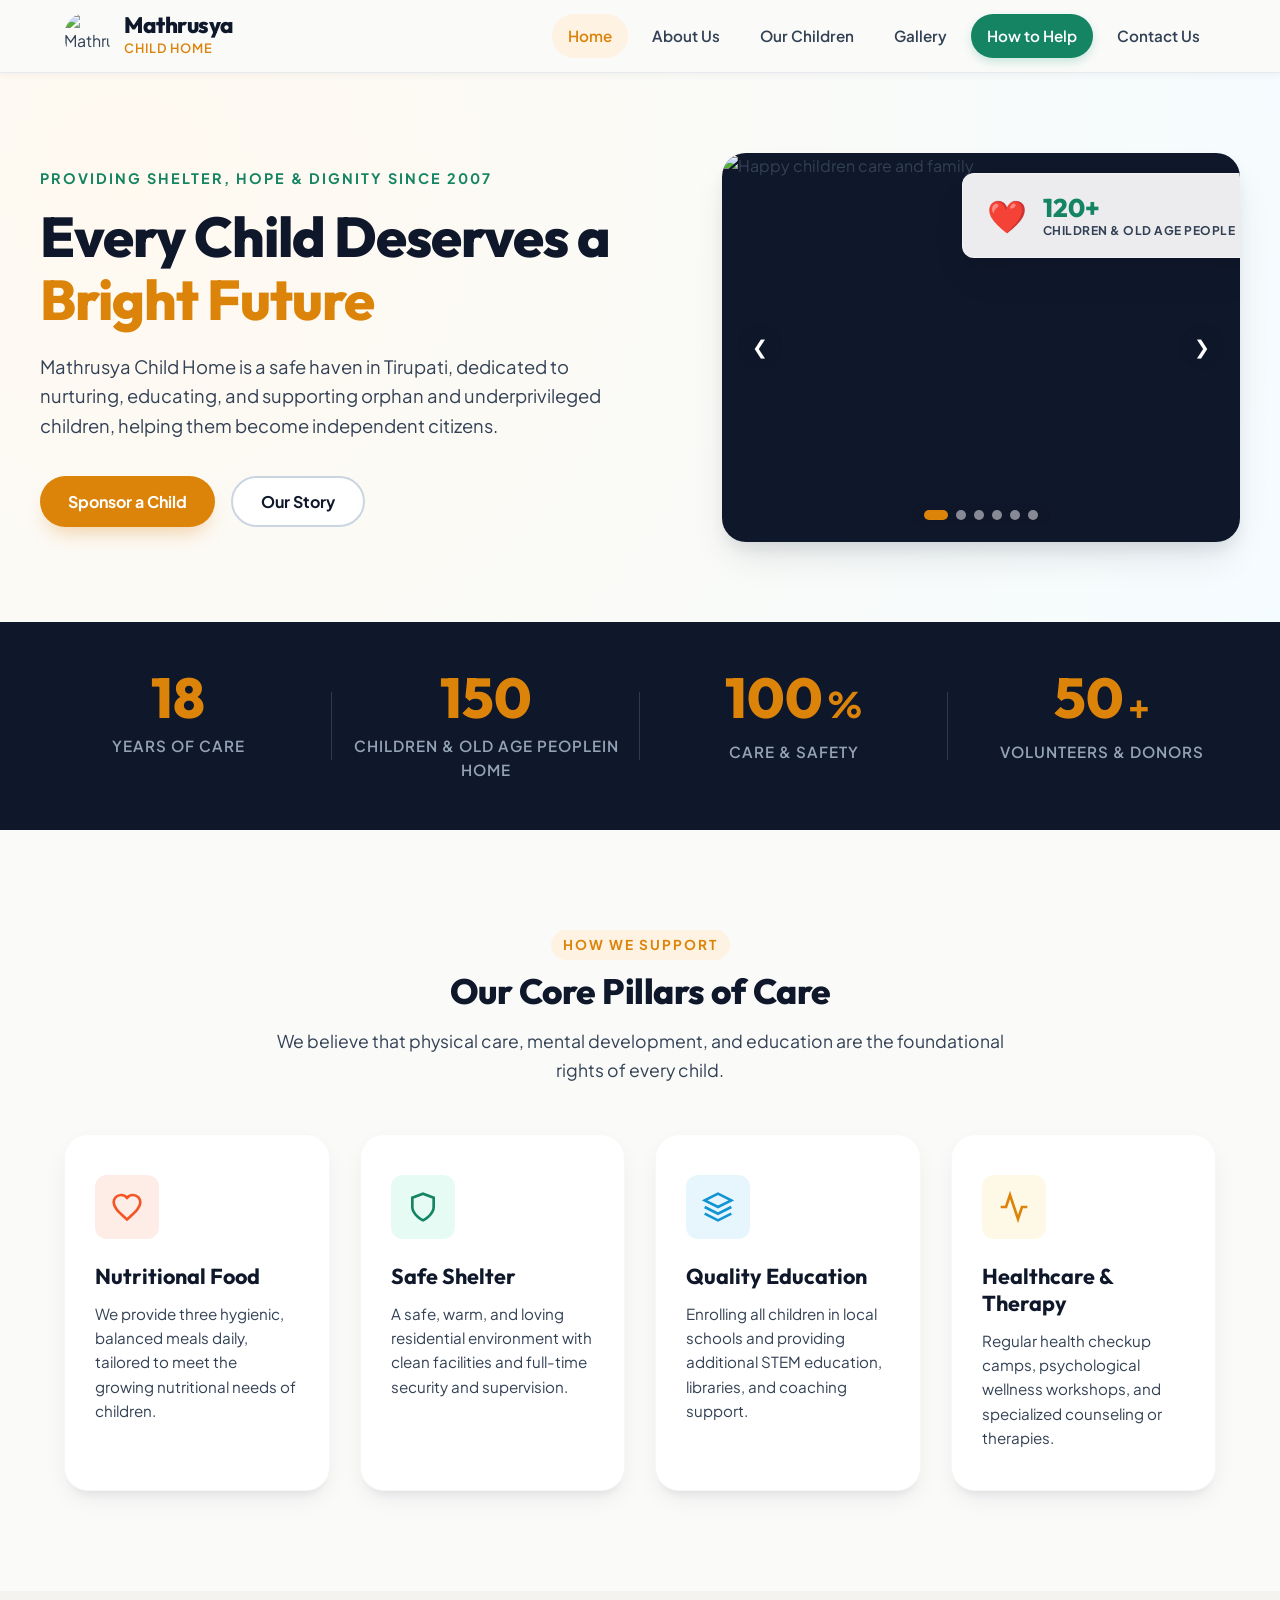
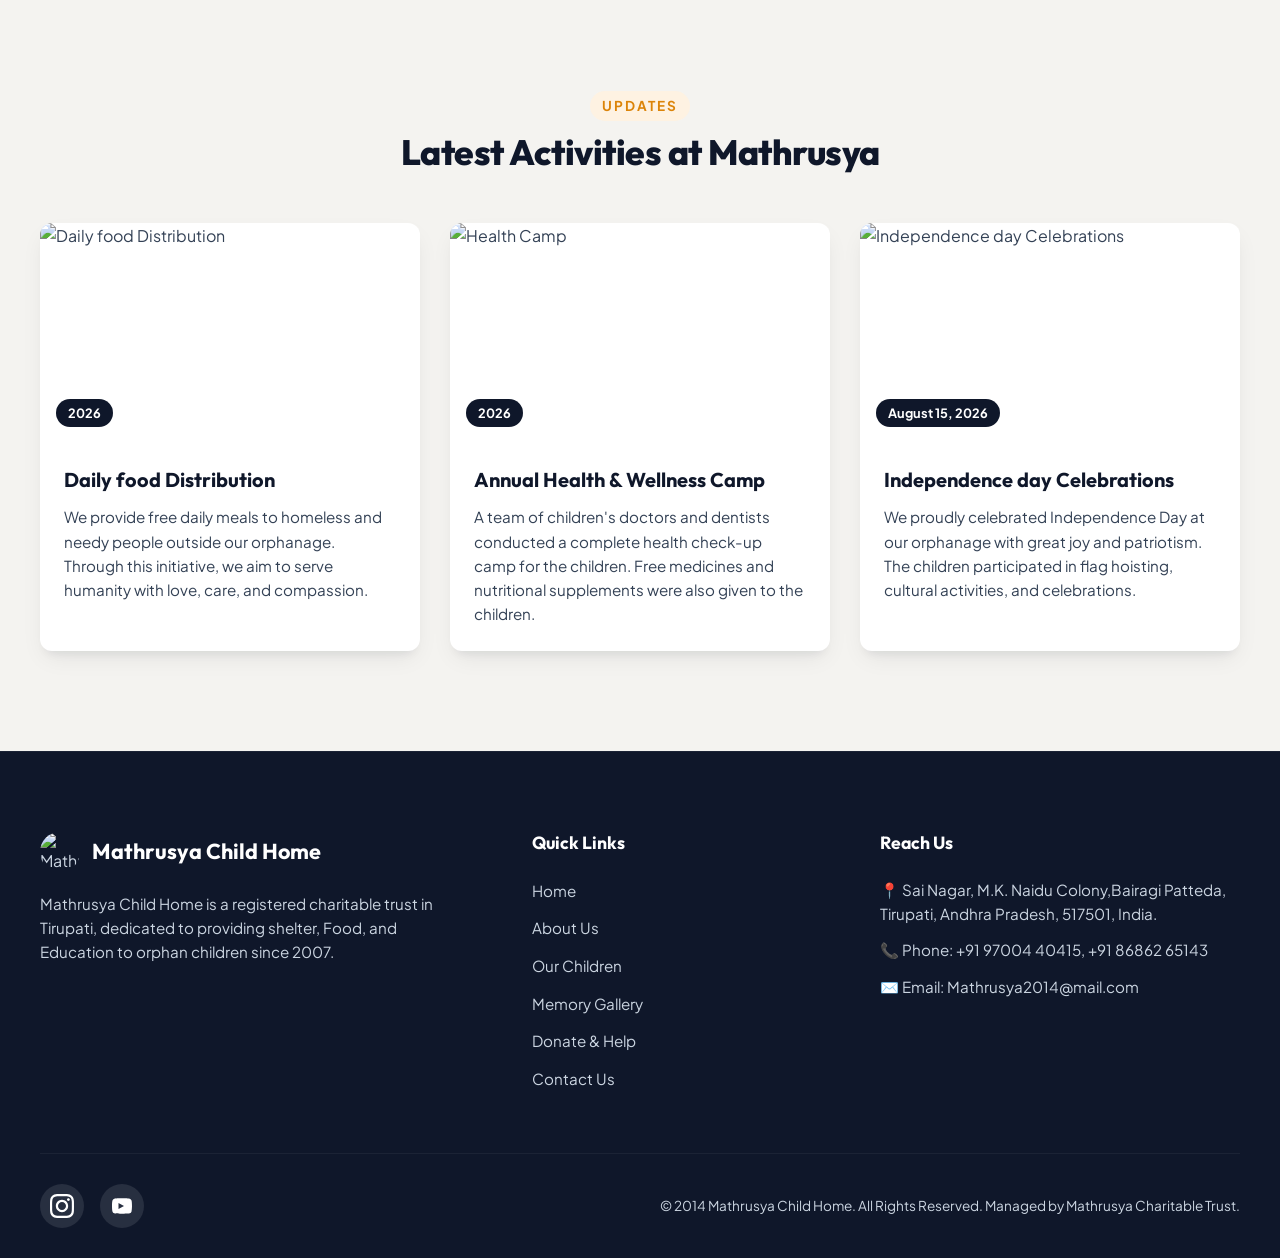
==== index.html @ 095f1ce8 "Add files via upload" ====
﻿<!DOCTYPE html>
<html lang="en">

<head>
    <meta charset="UTF-8">
    <meta name="viewport" content="width=device-width, initial-scale=1.0">
    <title>Mathrusya Child Home | Hope, Care & Education for Underprivileged Children</title>
    <meta name="description"
        content="Mathrusya Child Home is a charitable orphanage in Tirupati, Andhra Pradesh, providing shelter, care, nutrition, and education for underprivileged children since 2007.">
    <link rel="stylesheet" href="styles.css">

    <!-- Google Fonts -->
    <link rel="preconnect" href="https://fonts.googleapis.com">
    <link rel="preconnect" href="https://fonts.gstatic.com" crossorigin>
    <link
        href="https://fonts.googleapis.com/css2?family=Outfit:wght@300;400;500;600;700;800&family=Plus+Jakarta+Sans:wght@300;400;500;600;700&display=swap"
        rel="stylesheet">

    <!-- Favicon Icon -->
    <link rel="icon" type="image/png" href="assets/logo.png">
</head>

<body>

    <!-- Header Navigation -->
    <header class="header">
        <div class="header-container">
            <a href="#home" class="logo-container" id="nav-logo">
                <img src="assets/LOGO MATHRUSYA.png" alt="Mathrusya Child Home Logo" class="nav-logo-img">
                <div class="logo-text">
                    <span class="logo-title">Mathrusya</span>
                    <span class="logo-subtitle">Child Home</span>
                </div>
            </a>

            <!-- Desktop Nav Links -->
            <nav class="nav-menu" id="nav-menu">
                <a href="#home" class="nav-link active" data-page="home">Home</a>
                <a href="#about" class="nav-link" data-page="about">About Us</a>
                <a href="#children" class="nav-link" data-page="children">Our Children</a>
                <a href="#gallery" class="nav-link" data-page="gallery">Gallery</a>
                <a href="#donate" class="nav-link btn-donate-nav" data-page="donate">How to Help</a>
                <a href="#contact" class="nav-link" data-page="contact">Contact Us</a>
            </nav>

            <!-- Mobile Menu Toggle Button -->
            <button class="mobile-toggle" id="mobile-toggle" aria-label="Toggle navigation menu" aria-expanded="false" aria-controls="nav-menu">
                <span class="hamburger-bar"></span>
                <span class="hamburger-bar"></span>
                <span class="hamburger-bar"></span>
            </button>
        </div>
    </header>

    <!-- Main Content Area -->
    <main class="main-content">

        <!-- SECTION: HOME -->
        <section id="home" class="page-section active">
            <!-- Hero Layout -->
            <div class="hero-section">
                <div class="hero-container">
                    <div class="hero-info">
                        <span class="hero-tagline">Providing Shelter, Hope & Dignity Since 2007</span>
                        <h1 class="hero-title">Every Child Deserves a <span class="highlight">Bright Future</span></h1>
                        <p class="hero-desc">Mathrusya Child Home is a safe haven in Tirupati, dedicated to nurturing,
                            educating, and supporting orphan and underprivileged children, helping them become
                            independent citizens.</p>
                        <div class="hero-actions">
                            <a href="#donate" class="btn btn-primary" onclick="navigateToPage('donate')">Sponsor a
                                Child</a>
                            <a href="#about" class="btn btn-secondary" onclick="navigateToPage('about')">Our Story</a>
                        </div>
                    </div>
                    <div class="hero-visual">
                        <div class="hero-slideshow-container">
                            <div class="hero-slideshow" id="hero-slideshow">
                                <div class="slide active">
                                    <img src="assets/group-1.jpeg" alt="Happy children care and family"
                                        class="slide-img">
                                </div>
                                <div class="slide">
                                    <img src="assets/food_2.webp" alt="Food service for children" class="slide-img">
                                </div>
                                <div class="slide">
                                    <img src="assets/celebration-1.jpeg" alt="Festival Celebrations and Events"
                                        class="slide-img">
                                </div>
                                <div class="slide">
                                    <img src="assets/education_1.webp" alt="Learning and Educational Support"
                                        class="slide-img">
                                </div>
                                <div class="slide">
                                    <img src="assets/health.webp" alt="Health Care Community" class="slide-img">
                                </div>
                                <div class="slide">
                                    <img src="assets/service-4.png" alt="Funeral service" class="slide-img">
                                </div>
                            </div>

                            <!-- Slideshow Navigation Buttons -->
                            <button class="slideshow-btn prev-btn" id="hero-prev-btn"
                                aria-label="Previous Slide">&#10094;</button>
                            <button class="slideshow-btn next-btn" id="hero-next-btn"
                                aria-label="Next Slide">&#10095;</button>

                            <!-- Slideshow Pagination Dots -->
                            <div class="slideshow-dots" id="hero-slideshow-dots">
                                <span class="dot active"></span>
                                <span class="dot"></span>
                                <span class="dot"></span>
                                <span class="dot"></span>
                                <span class="dot"></span>
                                <span class="dot"></span>
                            </div>

                            <!-- Floating Badge -->
                            <div class="floating-badge badge-top">
                                <span class="badge-icon">&#10084;&#65039;</span>
                                <div class="badge-text">
                                    <p class="badge-num">120+</p>
                                    <p class="badge-label">Children &amp; Old Age People</p>
                                </div>
                            </div>
                        </div>
                    </div>
                </div>
            </div>
            </div>

            <!-- Stats Bar Section -->
            <section class="stats-section">
                <div class="stats-container">
                    <div class="stat-card">
                        <h3 class="stat-number" data-target="18">0</h3>
                        <p class="stat-label">Years of Care</p>
                    </div>
                    <div class="stat-card">
                        <h3 class="stat-number" data-target="150">0</h3>
                        <p class="stat-label">Children & Old Age Peoplein Home</p>
                    </div>
                    <div class="stat-card">
                        <h3 class="stat-number" data-target="100">0</h3>
                        <span class="stat-suffix">%</span>
                        <p class="stat-label">Care & Safety</p>
                    </div>
                    <div class="stat-card">
                        <h3 class="stat-number" data-target="50">0</h3>
                        <span class="stat-suffix">+</span>
                        <p class="stat-label">Volunteers & Donors</p>
                    </div>
                </div>
            </section>

            <!-- Quick Info / Pillars Section -->
            <section class="pillars-section">
                <div class="section-title-wrapper">
                    <span class="section-tag">How We Support</span>
                    <h2 class="section-title">Our Core Pillars of Care</h2>
                    <p class="section-subtitle">We believe that physical care, mental development, and education are the
                        foundational rights of every child.</p>
                </div>
                <div class="pillars-grid">
                    <div class="pillar-card">
                        <div class="pillar-icon-wrapper p-orange">
                            <svg viewBox="0 0 24 24" width="32" height="32" fill="none" stroke="currentColor"
                                stroke-width="2">
                                <path
                                    d="M12 21.35l-1.45-1.32C5.4 15.36 2 12.28 2 8.5 2 5.42 4.42 3 7.5 3c1.74 0 3.41.81 4.5 2.09C13.09 3.81 14.76 3 16.5 3 19.58 3 22 5.42 22 8.5c0 3.78-3.4 6.86-8.55 11.54L12 21.35z" />
                            </svg>
                        </div>
                        <h3>Nutritional Food</h3>
                        <p>We provide three hygienic, balanced meals daily, tailored to meet the growing nutritional
                            needs of children.</p>
                    </div>
                    <div class="pillar-card">
                        <div class="pillar-icon-wrapper p-green">
                            <svg viewBox="0 0 24 24" width="32" height="32" fill="none" stroke="currentColor"
                                stroke-width="2">
                                <path d="M12 22s8-4 8-10V5l-8-3-8 3v7c0 6 8 10 8 10z" />
                            </svg>
                        </div>
                        <h3>Safe Shelter</h3>
                        <p>A safe, warm, and loving residential environment with clean facilities and full-time security
                            and supervision.</p>
                    </div>
                    <div class="pillar-card">
                        <div class="pillar-icon-wrapper p-blue">
                            <svg viewBox="0 0 24 24" width="32" height="32" fill="none" stroke="currentColor"
                                stroke-width="2">
                                <path d="M12 2L2 7l10 5 10-5-10-5zM2 17l10 5 10-5M2 12l10 5 10-5" />
                            </svg>
                        </div>
                        <h3>Quality Education</h3>
                        <p>Enrolling all children in local schools and providing additional STEM education, libraries,
                            and coaching support.</p>
                    </div>
                    <div class="pillar-card">
                        <div class="pillar-icon-wrapper p-yellow">
                            <svg viewBox="0 0 24 24" width="32" height="32" fill="none" stroke="currentColor"
                                stroke-width="2">
                                <path d="M22 12h-4l-3 9L9 3l-3 9H2" />
                            </svg>
                        </div>
                        <h3>Healthcare & Therapy</h3>
                        <p>Regular health checkup camps, psychological wellness workshops, and specialized counseling or
                            therapies.</p>
                    </div>
                </div>
            </section>

            <!-- Recent Activities & Highlights -->
            <section class="highlights-section">
                <div class="section-title-wrapper">
                    <span class="section-tag">Updates </span>
                    <h2 class="section-title">Latest Activities at Mathrusya</h2>
                </div>
                <div class="highlights-grid">
                    <div class="activity-card">
                        <div class="activity-img-wrapper">
                            <img src="assets/serve-2.webp" alt="Daily food Distribution" class="activity-img">
                            <span class="activity-date">2026</span>
                        </div>
                        <div class="activity-content">
                            <h3>Daily food Distribution</h3>
                            <p>We provide free daily meals to homeless and needy people outside our orphanage.
                                Through this initiative, we aim to serve humanity with love, care, and compassion.</p>
                        </div>
                    </div>
                    <div class="activity-card">
                        <div class="activity-img-wrapper">
                            <!-- High quality Unsplash placeholder for health camp -->
                            <img src="assets/health.webp" alt="Health Camp" class="activity-img">
                            <span class="activity-date"> 2026</span>
                        </div>
                        <div class="activity-content">
                            <h3>Annual Health & Wellness Camp</h3>
                            <p>A team of children's doctors and dentists conducted a complete health check-up camp for
                                the children.
                                Free medicines and nutritional supplements were also given to the children.</p>
                        </div>
                    </div>
                    <div class="activity-card">
                        <div class="activity-img-wrapper">
                            <!-- High quality Unsplash placeholder for festival -->
                            <img src="assets/independence day.jpeg" alt="Independence day Celebrations"
                                class="activity-img">
                            <span class="activity-date">August 15, 2026</span>
                        </div>
                        <div class="activity-content">
                            <h3>Independence day Celebrations</h3>
                            <p>We proudly celebrated Independence Day at our orphanage with great joy and patriotism.
                                The children participated in flag hoisting, cultural activities, and celebrations.</p>
                        </div>
                    </div>
                </div>
            </section>
        </section>


        <!-- SECTION: ABOUT US -->
        <section id="about" class="page-section">
            <div class="section-header-banner">
                <h1>About Mathrusya</h1>
                <p>Learn about our roots, our mission, and the people behind this home.</p>
            </div>

            <div class="about-story-container">
                <div class="about-story-text">
                    <h2>Our Story</h2>
                    <p>Established in <strong>2007</strong> in Tirupati, Andhra Pradesh,dedicated to serving humanity
                        with love and compassion.
                        What began as a small initiative to support a few orphan children has grown over the past two
                        decades into a structured
                        and registered charitable trust serving underprivileged, homeless, and needy people.We believe
                        in creating a caring,
                        family-like environment where every individual is treated with dignity, love, and respect. Our
                        mission is to provide
                        essential support, security, nutrition, education, and emotional care to those in need.</p>

                    <div class="quote-box">
                        <p class="quote-text">"Every orphan child deserves the same warmth, care, and quality education
                            as any other child. We are not just a shelter; we are a family.we are home."</p>
                        <p class="quote-author">— Dr.T.Sridevi, Founder</p>
                    </div>
                </div>
                <div class="about-story-image">
                    <img src="assets/group-2.webp" alt="Mathrusya Child Home Building" class="about-img shadow-effect">
                </div>
            </div>

            <!-- Founder Section -->
            <section class="founder-section">
                <div class="founder-card-inner">
                    <h2>The Visionary Behind the Mission</h2>
                    <div class="founder-profile-grid">
                        <div class="founder-photo-box">
                            <img src="assets/owner.webp" alt="T SRIDEVI" class="founder-img">
                        </div>
                        <div class="founder-bio">
                            <h3>DR.T.SRIDEVI</h3>
                            <p class="founder-title">Founder & Managing Trustee</p>
                            <p>DR.T.Sridevi director and founder of mathrusya non governmental organization which is
                                abode
                                of 120 children and oldage people.Located in Bairagipatteda , Tirupathi, Andhrapradesh .
                                When i am 12 me with my father went to my relatives marriage and when on the way in
                                return
                                to our home one carpenter is beating a kid who is 10 years old very ruthlessly and that
                                boy
                                is screaming loudly ,but no one came to help him and to stop carpenter ,then i asked my
                                father why that he is beating very cruely and nobody is coming to stop him why ?
                                Then my father replied if something happens to you i am there to take care of you but
                                he doesn't have anyone like you , then it realized me that if child is orphan
                                everyone will have rights on him except the child him self another situation ,which
                                felt me very doleful is after my marriage I went to Tirumala , afterfinishing the
                                darshan
                                we came out of temple somebody had dragged my son from hands and ran away and those
                                people
                                were changing my son into many hands and finally by chasing them i received my son back
                                .
                                From this situation i came to know that it is quite common in cities and those children
                                who will be thefted will be sent as beggers by making them handicapped. It really made
                                my
                                heart very mournful.by facing this situation i became very sensitive and i used to help
                                many
                                people finally 14 children were used to be with meby seeing me some officers did quiry
                                about
                                me and they acknowledged me about official process and registered as Mathrusya.</p>
                        </div>
                    </div>
                </div>
            </section>

            <!-- Core Values -->
            <section class="values-section">
                <h2 class="section-title text-center">Our Core Values</h2>
                <div class="values-grid">
                    <div class="value-card">
                        <div class="value-icon">❤️</div>
                        <h3>Compassion </h3>
                        <p>We serve every person with kindness,
                            empathy, and love.</p>
                    </div>
                    <div class="value-card">
                        <div class="value-icon">🎓</div>
                        <h3>Education & Growth</h3>
                        <p>We promote quality education, creativity,
                            logical thinking, physical development, and lifelong learning.</p>
                    </div>
                    <div class="value-card">
                        <div class="value-icon">🛡️</div>
                        <h3>Safety & Security</h3>
                        <p>We are committed to providing a safe and secure environment
                            for those under our care.</p>
                    </div>
                    <div class="value-card">
                        <div class="value-icon">🏠</div>
                        <h3>Family & Belonging</h3>
                        <p>We create a safe, loving, and supportive environment
                            where everyone feels valued.</p>
                    </div>
                </div>
            </section>
        </section>


        <!-- SECTION: OUR CHILDREN -->
        <section id="children" class="page-section">
            <div class="section-header-banner">
                <h1>Our Children & Development</h1>
                <p>Nurturing children, enriching minds, and building characters.</p>
            </div>

            <div class="children-intro-grid">
                <div class="children-intro-visual">
                    <img src="assets/education _2.webp" alt="Students in a classroom"
                        class="children-img shadow-effect">
                </div>
                <div class="children-intro-text">
                    <h2>Nurturing the Next Generation</h2>
                    <p>At Mathrusya, our children are aged between 1 and 25 years. We believe their developmental
                        journey should include more than basic shelter. We ensure every child receives balanced growth
                        in all aspects of life:</p>

                    <div class="bullet-list-desc">
                        <div class="bullet-item">
                            <span class="bullet-check">✓</span>
                            <div>
                                <strong>School Education:</strong> Enrolled in regional and private English-medium
                                schools, with full support for tuition, uniforms, and textbooks.
                            </div>
                        </div>
                        <div class="bullet-item">
                            <span class="bullet-check">✓</span>
                            <div>
                                <strong>Sports & Co-curricular:</strong> Regular sports equipment, drawing, painting,
                                music, and yoga training to boost physical and mental health.
                            </div>
                        </div>
                        <div class="bullet-item">
                            <span class="bullet-check">✓</span>
                            <div>
                                <strong>Hygiene and Health:</strong> Regular pediatric checkups, nutritional
                                supplements, and hygiene workshops.
                            </div>
                        </div>
                    </div>
                </div>
            </div>

            <!-- Daily Schedule -->
            <section class="schedule-section">
                <h2 class="section-title text-center">A Day in the Life at Mathrusya</h2>
                <p class="section-subtitle text-center">A structured routine is maintained to instill discipline and
                    build healthy habits.</p>

                <div class="timeline">
                    <div class="timeline-item">
                        <div class="time-marker">06:00 AM</div>
                        <div class="timeline-content">
                            <h3>Rise, Yoga & Meditation</h3>
                            <p>Children start their day with mild exercise and yoga, fostering mindfulness and physical
                                health.</p>
                        </div>
                    </div>
                    <div class="timeline-item">
                        <div class="time-marker">08:00 AM</div>
                        <div class="timeline-content">
                            <h3>Hygienic Breakfast</h3>
                            <p>A nutritious breakfast (like Idli, Dosa, or Upma) is served alongside fresh milk.</p>
                        </div>
                    </div>
                    <div class="timeline-item">
                        <div class="time-marker">08:45 AM</div>
                        <div class="timeline-content">
                            <h3>School Hours</h3>
                            <p>Children attend school, dressed in neat uniforms, driven and supported by the home's
                                supervisors.</p>
                        </div>
                    </div>
                    <div class="timeline-item">
                        <div class="time-marker">04:30 PM</div>
                        <div class="timeline-content">
                            <h3>Snacks & Playground Time</h3>
                            <p>Healthy evening snacks followed by open play time in the garden and neighborhood
                                playground.</p>
                        </div>
                    </div>
                    <div class="timeline-item">
                        <div class="time-marker">05:30 PM</div>
                        <div class="timeline-content">
                            <h3>Study Hours </h3>
                            <p>Home tutors and volunteers assist children with school homework </p>
                        </div>
                    </div>
                    <div class="timeline-item">
                        <div class="time-marker">08:00 PM</div>
                        <div class="timeline-content">
                            <h3>Dinner & Sleep</h3>
                            <p>A healthy dinner of rice, dal, and vegetables. Followed by relaxation time and lights out
                                by 9:30 PM.</p>
                        </div>
                    </div>
                </div>
            </section>
        </section>


        <!-- SECTION: GALLERY -->
        <section id="gallery" class="page-section">
            <div class="section-header-banner">
                <h1>Memory Gallery</h1>
                <p>Moments of joy, learning, and sharing captured in pictures.</p>
            </div>

            <div class="gallery-wrapper">
                <!-- Gallery Filter Buttons -->
                <div class="gallery-filters" id="gallery-filters">
                    <button class="filter-btn active" data-filter="all">All Photos</button>
                    <button class="filter-btn" data-filter="education">Education</button>
                    <button class="filter-btn" data-filter="celebrations">Celebrations</button>
                    <button class="filter-btn" data-filter="Service">Service</button>
                    <button class="filter-btn" data-filter="group">Group</button>
                    <button class="filter-btn" data-filter="founder">Founder</button>
                </div>

                <!-- Gallery Grid -->
                <div class="gallery-grid" id="gallery-grid">

                    <!-- Item 1 -->
                    <div class="gallery-item" data-category="education">
                        <img src="assets/education_1.webp" alt="Children study hours">
                        <div class="gallery-overlay">
                            <h3>Children study hours</h3>
                            <p>Education</p>
                        </div>
                    </div>

                    <!-- Item 2 -->
                    <div class="gallery-item" data-category="education">
                        <img src="assets/education _2.webp" alt="study hours">
                        <div class="gallery-overlay">
                            <h3>study hours</h3>
                            <p>Education</p>
                        </div>
                    </div>

                    <!-- Item 3 -->
                    <div class="gallery-item" data-category="education">
                        <img src="assets/education_6.webp" alt="Tution hours">
                        <div class="gallery-overlay">
                            <h3>Tution Hours</h3>
                            <p>Education</p>
                        </div>
                    </div>

                    <!-- Item 4 -->
                    <div class="gallery-item" data-category="education">
                        <img src="assets/playing_1.webp" alt="playing hours">
                        <div class="gallery-overlay">
                            <h3>playing Hours</h3>
                            <p>Education</p>
                        </div>
                    </div>

                    <!-- Item 5 -->
                    <div class="gallery-item" data-category="education">
                        <img src="assets/playing_2.webp" alt="playing hours">
                        <div class="gallery-overlay">
                            <h3>playing Hours</h3>
                            <p>Education</p>
                        </div>
                    </div>

                    <!-- Item 6 -->
                    <div class="gallery-item" data-category="education">
                        <img src="assets/education _4.webp" alt="dance">
                        <div class="gallery-overlay">
                            <h3>dance</h3>
                            <p>Education</p>
                        </div>
                    </div>

                    <!-- Item 7 -->
                    <div class="gallery-item" data-category="education">
                        <img src="assets/education_5.webp" alt="dance">
                        <div class="gallery-overlay">
                            <h3>dance</h3>
                            <p>Education</p>
                        </div>
                    </div>

                    <!-- Item 8 -->
                    <div class="gallery-item" data-category="celebrations">
                        <img src="assets/celebration-1.jpeg" alt="Children celebrating festival">
                        <div class="gallery-overlay">
                            <h3>Diwali celebration</h3>
                            <p>Celebrations</p>
                        </div>
                    </div>

                    <!-- Item 9 -->
                    <div class="gallery-item" data-category="celebrations">
                        <img src="assets/celebration-2.jpeg" alt="Children celebrating birthday">
                        <div class="gallery-overlay">
                            <h3>Birthdaycelebration</h3>
                            <p>Celebrations</p>
                        </div>
                    </div>

                    <!-- Item 11 -->
                    <div class="gallery-item" data-category="celebrations">
                        <img src="assets/celebration-3.jpeg" alt="Children celebrating birthday">
                        <div class="gallery-overlay">
                            <h3>Birthdaycelebration</h3>
                            <p>Celebrations</p>
                        </div>
                    </div>

                    <!-- Item 12 -->
                    <div class="gallery-item" data-category="celebrations">
                        <img src="assets/diwali_1.webp" alt="Children celebrating festival">
                        <div class="gallery-overlay">
                            <h3>Diwalicelebration</h3>
                            <p>Celebrations</p>
                        </div>
                    </div>

                    <!-- Item 13 -->
                    <div class="gallery-item" data-category="celebrations">
                        <img src="assets/diwali_2.webp" alt="Children celebrating festival">
                        <div class="gallery-overlay">
                            <h3>Diwalicelebration</h3>
                            <p>Celebrations</p>
                        </div>
                    </div>

                    <!-- Item 14 -->
                    <div class="gallery-item" data-category="celebrations">
                        <img src="assets/pongal_1.webp" alt="Children celebrating festival">
                        <div class="gallery-overlay">
                            <h3>pongal celebration</h3>
                            <p>Celebrations</p>
                        </div>
                    </div>

                    <!-- Item 15 -->
                    <div class="gallery-item" data-category="celebrations">
                        <img src="assets/Birthday.webp" alt="Children celebrating birthday">
                        <div class="gallery-overlay">
                            <h3>Birthday celebration</h3>
                            <p>Celebrations</p>
                        </div>
                    </div>

                    <!-- Item 16 -->
                    <div class="gallery-item" data-category="celebrations">
                        <img src="assets/birthday_2.webp" alt="Children celebrating birthday">
                        <div class="gallery-overlay">
                            <h3>Birthday celebration</h3>
                            <p>Celebrations</p>
                        </div>
                    </div>

                    <!-- Item 16 -->
                    <div class="gallery-item" data-category="celebrations">
                        <img src="assets/vinayaka festival.webp" alt="Children celebrating festival">
                        <div class="gallery-overlay">
                            <h3>Vinayaka festival celebration</h3>
                            <p>Celebrations</p>
                        </div>
                    </div>


                    <!-- Item 17 -->
                    <div class="gallery-item" data-category="Service">
                        <img src="assets/serve-1.webp" alt="outside Service">
                        <div class="gallery-overlay">
                            <h3>Outisde Service</h3>
                            <p>Service</p>
                        </div>
                    </div>

                    <!-- Item 18 -->
                    <div class="gallery-item" data-category="Service">
                        <img src="assets/serve-2.webp" alt="outside Service">
                        <div class="gallery-overlay">
                            <h3>Outisde Service</h3>
                            <p>Service</p>
                        </div>
                    </div>

                    <!-- Item 19 -->
                    <div class="gallery-item" data-category="Service">
                        <img src="assets/serve-3.webp" alt="outside Service">
                        <div class="gallery-overlay">
                            <h3>Outisde Service</h3>
                            <p>Service</p>
                        </div>
                    </div>

                    <!-- Item 20 -->
                    <div class="gallery-item" data-category="Service">
                        <img src="assets/serve-4.webp" alt="outside Service">
                        <div class="gallery-overlay">
                            <h3>Outisde Service</h3>
                            <p>Service</p>
                        </div>
                    </div>

                    <!-- Item 21 -->
                    <div class="gallery-item" data-category="Service">
                        <img src="assets/serve-5.webp" alt="outside Service">
                        <div class="gallery-overlay">
                            <h3>Outisde Service</h3>
                            <p>Service</p>
                        </div>
                    </div>

                    <!-- Item 22 -->
                    <div class="gallery-item" data-category="Service">
                        <img src="assets/serve_1.webp" alt="medical service">
                        <div class="gallery-overlay">
                            <h3>medicalService</h3>
                            <p>Service</p>
                        </div>
                    </div>

                    <!-- Item 23 -->
                    <div class="gallery-item" data-category="Service">
                        <img src="assets/service-1.jpeg" alt="service">
                        <div class="gallery-overlay">
                            <h3>Service</h3>
                            <p>Service</p>
                        </div>
                    </div>

                    <!-- Item 24 -->
                    <div class="gallery-item" data-category="Service">
                        <img src="assets/service-2.jpeg" alt="service">
                        <div class="gallery-overlay">
                            <h3>Service</h3>
                            <p>Service</p>
                        </div>
                    </div>

                    <!-- Item 25 -->
                    <div class="gallery-item" data-category="Service">
                        <img src="assets/service-3.jpeg" alt="service">
                        <div class="gallery-overlay">
                            <h3>Service</h3>
                            <p>Service</p>
                        </div>
                    </div>

                    <!-- Item 26 -->
                    <div class="gallery-item" data-category="Service">
                        <img src="assets/clothes .jpeg" alt="clothes Distribution">
                        <div class="gallery-overlay">
                            <h3>Clothes Distribution</h3>
                            <p>Service</p>
                        </div>
                    </div>

                    <!-- Item 27 -->
                    <div class="gallery-item" data-category="Service">
                        <img src="assets/clothes .jpeg" alt="clothes Distribution">
                        <div class="gallery-overlay">
                            <h3>Clothes Distribution</h3>
                            <p>Service</p>
                        </div>
                    </div>

                    <!-- Item 28 -->
                    <div class="gallery-item" data-category="Service">
                        <img src="assets/food_1.webp" alt="food Distribution">
                        <div class="gallery-overlay">
                            <h3>food Distribution</h3>
                            <p>Service</p>
                        </div>
                    </div>

                    <!-- Item 29 -->
                    <div class="gallery-item" data-category="Service">
                        <img src="assets/food_2.webp" alt="food Distribution">
                        <div class="gallery-overlay">
                            <h3>food Distribution</h3>
                            <p>Service</p>
                        </div>
                    </div>

                    <!-- Item 30 -->
                    <div class="gallery-item" data-category="Service">
                        <img src="assets/food_3.webp" alt="food Distribution">
                        <div class="gallery-overlay">
                            <h3>food Distribution</h3>
                            <p>Service</p>
                        </div>
                    </div>

                    <!-- Item 31 -->
                    <div class="gallery-item" data-category="Service">
                        <img src="assets/food_3.webp" alt="food Distribution">
                        <div class="gallery-overlay">
                            <h3>food Distribution</h3>
                            <p>Service</p>
                        </div>
                    </div>

                    <!-- Item 32 -->
                    <div class="gallery-item" data-category="Service">
                        <img src="assets/food_4.webp" alt="food Distribution">
                        <div class="gallery-overlay">
                            <h3>food Distribution</h3>
                            <p>Service</p>
                        </div>
                    </div>

                    <!-- Item 33 -->
                    <div class="gallery-item" data-category="Service">
                        <img src="assets/food_5.webp" alt="food Distribution">
                        <div class="gallery-overlay">
                            <h3>food Distribution</h3>
                            <p>Service</p>
                        </div>
                    </div>

                    <!-- Item 34 -->
                    <div class="gallery-item" data-category="Service">
                        <img src="assets/food_6.webp" alt="food Distribution">
                        <div class="gallery-overlay">
                            <h3>food Distribution</h3>
                            <p>Service</p>
                        </div>
                    </div>

                    <!-- Item 35 -->
                    <div class="gallery-item" data-category="Service">
                        <img src="assets/food_7.webp" alt="food Distribution">
                        <div class="gallery-overlay">
                            <h3>food Distribution</h3>
                            <p>Service</p>
                        </div>
                    </div>

                    <!-- Item 36 -->
                    <div class="gallery-item" data-category="celebrations">
                        <img src="assets/archive_1.webp" alt="childrens archive">
                        <div class="gallery-overlay">
                            <h3>chilrens archive</h3>
                            <p>Celebrations</p>
                        </div>
                    </div>

                    <!-- Item 37 -->
                    <div class="gallery-item" data-category="celebrations">
                        <img src="assets/archive_2.webp" alt="childrens archive">
                        <div class="gallery-overlay">
                            <h3>chilrens archive</h3>
                            <p>Celebrations</p>
                        </div>
                    </div>

                    <!-- Item 38 -->
                    <div class="gallery-item" data-category="celebrations">
                        <img src="assets/archive_2.webp" alt="childrens archive">
                        <div class="gallery-overlay">
                            <h3>chilrens archive</h3>
                            <p>Celebrations</p>
                        </div>
                    </div>

                    <!-- Item 39 -->
                    <div class="gallery-item" data-category="celebrations">
                        <img src="assets/archive_3.webp" alt="childrens archive">
                        <div class="gallery-overlay">
                            <h3>chilrens archive</h3>
                            <p>Celebrations</p>
                        </div>
                    </div>

                    <!-- Item 40 -->
                    <div class="gallery-item" data-category="founder">
                        <img src="assets/founder.webp" alt="achievements">
                        <div class="gallery-overlay">
                            <h3>achievements</h3>
                            <p>Founder</p>
                        </div>
                    </div>

                    <!-- Item 41 -->
                    <div class="gallery-item" data-category="founder">
                        <img src="assets/founder_1.webp" alt="achievements">
                        <div class="gallery-overlay">
                            <h3>achievements</h3>
                            <p>Founder</p>
                        </div>
                    </div>

                    <!-- Item 42 -->
                    <div class="gallery-item" data-category="founder">
                        <img src="assets/founder_2.webp" alt="achievements">
                        <div class="gallery-overlay">
                            <h3>achievements</h3>
                            <p>Founder</p>
                        </div>
                    </div>

                    <!-- Item 43 -->
                    <div class="gallery-item" data-category="founder">
                        <img src="assets/founder_3.webp" alt="achievements">
                        <div class="gallery-overlay">
                            <h3>achievements</h3>
                            <p>Founder</p>
                        </div>
                    </div>

                    <!-- Item 44 -->
                    <div class="gallery-item" data-category="founder">
                        <img src="assets/founder_4.webp" alt="achievements">
                        <div class="gallery-overlay">
                            <h3>achievements</h3>
                            <p>Founder</p>
                        </div>
                    </div>

                    <!-- Item 45 -->
                    <div class="gallery-item" data-category="founder">
                        <img src="assets/founder_5.webp" alt="achievements">
                        <div class="gallery-overlay">
                            <h3>achievements</h3>
                            <p>Founder</p>
                        </div>
                    </div>

                    <!-- Item 46 -->
                    <div class="gallery-item" data-category="founder">
                        <img src="assets/founder_6.webp" alt="achievements">
                        <div class="gallery-overlay">
                            <h3>achievements</h3>
                            <p>Founder</p>
                        </div>
                    </div>

                    <!-- Item 47 -->
                    <div class="gallery-item" data-category="founder">
                        <img src="assets/founder_7.webp" alt="achievements">
                        <div class="gallery-overlay">
                            <h3>achievements</h3>
                            <p>Founder</p>
                        </div>
                    </div>

                    <!-- Item 48 -->
                    <div class="gallery-item" data-category="group">
                        <img src="assets/group-1.jpeg" alt="group">
                        <div class="gallery-overlay">
                            <h3>group</h3>
                            <p>Group</p>
                        </div>
                    </div>

                    <!-- Item 49 -->
                    <div class="gallery-item" data-category="group">
                        <img src="assets/group-2.webp" alt="group">
                        <div class="gallery-overlay">
                            <h3>group</h3>
                            <p>Group</p>
                        </div>
                    </div>

                    <!-- Item 50 -->
                    <div class="gallery-item" data-category="group">
                        <img src="assets/group-3.jpeg" alt="group">
                        <div class="gallery-overlay">
                            <h3>group</h3>
                            <p>Group</p>
                        </div>
                    </div>

                    <!-- Item 51 -->
                    <div class="gallery-item" data-category="group">
                        <img src="assets/gaming.webp" alt="group">
                        <div class="gallery-overlay">
                            <h3>group</h3>
                            <p>Group</p>
                        </div>
                    </div>
                </div>
            </div>
        </section>


        <!-- SECTION: HOW TO HELP (DONATE) -->
        <section id="donate" class="page-section">
            <div class="section-header-banner">
                <h1>Help Us Make a Difference</h1>
                <p>Your support provides food, shelter, and a bright future for our children.</p>
            </div>

            <div class="donate-intro-text">
                <h2>Choose How You Support</h2>
                <p>Mathrusya Child Home is funded entirely through the generosity of private individuals, families, and
                    corporations. We do not rely on fixed government funding. Every rupee contributed directly helps
                    supply nutritious meals, school supplies, and safe housing for the kids.</p>
            </div>

            <!-- Sponsorship Cards Grid -->
            <div class="sponsorship-grid">

                <!-- Card 1 -->
                <div class="sponsor-card">
                    <div class="sponsor-badge p-lightorange">Most Direct</div>
                    <h3>Sponsor a Day's Meal</h3>
                    <p class="sponsor-desc">Provide healthy, home-cooked breakfast, lunch, and dinner to all children
                        and old age
                        people for a special day (like a birthday or anniversary).
                        For sponsor-price details contact us.</p>
                    <a href="#bank-details-anchor" class="btn btn-primary btn-full-width"
                        onclick="scrollToElement('bank-details-anchor')">Donate Now</a>
                </div>

                <!-- Card 2 -->
                <div class="sponsor-card featured-card">
                    <div class="sponsor-badge p-lightgreen">Highly Needed</div>
                    <h3>Sponsor a Child's Education</h3>
                    <p class="sponsor-desc">Covers school fees, transportation, textbooks, notebooks, uniform, and bags
                        for one child for an entire academic year.
                        For sponsor-price details contact us.</p>
                    <a href="#bank-details-anchor" class="btn btn-white btn-full-width"
                        onclick="scrollToElement('bank-details-anchor')">Sponsor Education</a>
                </div>

                <!-- Card 3 -->
                <div class="sponsor-card">
                    <div class="sponsor-badge p-lightblue">Monthly Care</div>
                    <h3>Sponsor Monthly Welfare</h3>
                    <p class="sponsor-desc">Contribute to a child's complete welfare package, including housing,
                        security, food, milk, clothing, and primary medical care.
                        For sponsor-price details contact us.</p>
                    <a href="#bank-details-anchor" class="btn btn-primary btn-full-width"
                        onclick="scrollToElement('bank-details-anchor')">Sponsor Monthly</a>
                </div>
            </div>

            <!-- Bank Details Box (Direct Donation) -->
            <section class="bank-details-section" id="bank-details-anchor">
                <div class="bank-details-header">
                    <h2>Direct Bank Transfer Details</h2>
                    <p>You can send donations directly via UPI or NEFT/IMPS bank transfers. All donations are
                        transparently audited.</p>
                </div>

                <div class="bank-details-grid">
                    <!-- Column 1: Bank Transfer -->
                    <div class="bank-info-box">
                        <h3>NEFT / IMPS Bank Details</h3>

                        <div class="info-row">
                            <span class="info-label">Account Name</span>
                            <div class="info-value-copy">
                                <span class="info-value" id="copy-acc-name">Mathrusya </span>
                                <button class="btn-copy" onclick="copyText('copy-acc-name', this)"
                                    aria-label="Copy account name">
                                    <span class="copy-icon">📋</span>
                                </button>
                            </div>
                        </div>

                        <div class="info-row">
                            <span class="info-label">Bank Name</span>
                            <div class="info-value-copy">
                                <span class="info-value" id="copy-bank-name">state Bank of India </span>
                                <button class="btn-copy" onclick="copyText('copy-bank-name', this)"
                                    aria-label="Copy bank name">
                                    <span class="copy-icon">📋</span>
                                </button>
                            </div>
                        </div>

                        <div class="info-row">
                            <span class="info-label">Account Number</span>
                            <div class="info-value-copy">
                                <span class="info-value" id="copy-acc-num">42019456223</span>
                                <button class="btn-copy" onclick="copyText('copy-acc-num', this)"
                                    aria-label="Copy account number">
                                    <span class="copy-icon">📋</span>
                                </button>
                            </div>
                        </div>

                        <div class="info-row">
                            <span class="info-label">IFSC Code</span>
                            <div class="info-value-copy">
                                <span class="info-value" id="copy-ifsc">SBIN0021060</span>
                                <button class="btn-copy" onclick="copyText('copy-ifsc', this)"
                                    aria-label="Copy IFSC code">
                                    <span class="copy-icon">📋</span>
                                </button>
                            </div>
                        </div>
                    </div>

                    <!-- Column 2: UPI / QR Code -->
                    <div class="bank-info-box text-center justify-center">
                        <h3>UPI / QR Code Transfer</h3>

                        <div class="upi-id-box">
                            <span class="upi-label">UPI ID</span>
                            <div class="info-value-copy centered-copy">
                                <span class="info-value" id="copy-upi">9700440415@ybl</span>
                                <button class="btn-copy" onclick="copyText('copy-upi', this)" aria-label="Copy UPI ID">
                                    <span class="copy-icon">📋</span>
                                </button>
                            </div>
                        </div>

                        <div class="qr-placeholder">
                            <!-- QR Code Image Section -->
                            <div class="qr-container">
                                <img src="assets/QR.jpeg" alt="UPI QR Code" class="qr-image">
                                <p class="qr-sub">Scan using any UPI App (GPay, PhonePe, Paytm)</p>
                            </div>
                        </div>
                    </div>

                    <div class="tax-exemption-note">
                        <p>💡 <strong>Note:</strong> Once you make a transfer, please send the transaction receipt
                            screenshot to <strong>+91 97004 40415 or 86862 65143</strong> via WhatsApp or email us so we
                            can verify the
                            funds. Thank you!</p>
                    </div>
            </section>
        </section>


        <!-- SECTION: CONTACT US -->
        <section id="contact" class="page-section">
            <div class="section-header-banner">
                <h1>Contact Us</h1>
                <p>We welcome you to visit us, volunteer, or reach out with questions.</p>
            </div>

            <div class="contact-grid">

                <!-- Contact Information -->
                <div class="contact-info">
                    <h2>Get In Touch</h2>
                    <p>Have questions about sponsoring children, visiting, or volunteering? Fill out the form or reach
                        out directly through phone or email.</p>

                    <div class="contact-details-list">

                        <div class="contact-detail-card">
                            <div class="contact-icon-circle">
                                📞
                            </div>
                            <div class="contact-detail-text">
                                <h4>Phone / Whatsapp</h4>
                                <p><a href="tel:+919700440415">+91 97004 40415</a></p>
                                <p><a href="tel:+918686265143">+91 86862 65143</a></p>
                            </div>
                        </div>

                        <div class="contact-detail-card">
                            <div class="contact-icon-circle">
                                ✉️
                            </div>
                            <div class="contact-detail-text">
                                <h4>Email Address</h4>
                                <p><a href="mailto:Mathrusya2014@gmail.com">Mathrusya2014@gmail.com</a></p>
                            </div>
                        </div>

                        <div class="contact-detail-card">
                            <div class="contact-icon-circle">
                                📍
                            </div>
                            <div class="contact-detail-text">
                                <h4>Office & Home Address</h4>
                                <p>Sai Nagar, M.K. Naidu Colony,
                                    Bairagi patteda, Tirupati,Andhra Pradesh 517501, India</p>
                            </div>
                        </div>
                    </div>
                </div>

                <!-- Styled Map representation -->
                <section class="map-section">
                    <h2>Our Location Map</h2>
                    <p>Located in the heart of Tirupati, close to Bairagi Patteda area, easily accessible from Tirupati
                        Bus
                        Stand and Railway Station.</p>

                    <div class="map-container-mock">
                        <!-- Google Maps Iframe Embed for Tirupati (specifically Bairagi Patteda area) -->
                        <iframe
                            src="https://www.google.com/maps/embed?pb=!1m18!1m12!1m3!1d3877.012!2d79.421598!3d13.6162513!2m3!1f0!2f0!3f0!3m2!1i1024!2i768!4f13.1!3m3!1m2!1s0x3a4d4b7701388271%3A0xe801b0ae204f0f10!2sMathrusya%20Child%20Home!5e0!3m2!1sen!2sin!4v1720966453912!5m2!1sen!2sin"
                            width="100%" height="450" style="border:0; border-radius: 12px; box-shadow: var(--shadow-md);"
                            allowfullscreen="" loading="lazy" referrerpolicy="no-referrer-when-downgrade">
                        </iframe>
                    </div>
                </section>
        </section>
    </main>

    <!-- Lightbox Overlay for Gallery -->
    <div class="lightbox" id="lightbox">
        <button class="lightbox-close" id="lightbox-close">&times;</button>
        <button class="lightbox-nav lightbox-prev" id="lightbox-prev">&#10094;</button>
        <img class="lightbox-img" id="lightbox-img" src="" alt="Zoomed view of gallery item">
        <button class="lightbox-nav lightbox-next" id="lightbox-next">&#10095;</button>
        <div class="lightbox-caption" id="lightbox-caption"></div>
    </div>

    <!-- Scroll To Top Button -->
    <button class="scroll-to-top" id="scroll-to-top" aria-label="Scroll back to top">↑</button>

    <!-- Footer -->
    <footer class="footer">
        <div class="footer-container">

            <div class="footer-grid">
                <!-- Col 1: About info -->
                <div class="footer-column-about">
                    <div class="footer-logo">
                        <img src="assets/LOGO MATHRUSYA.png" alt="Mathrusya Child Home Logo">
                        <h3>Mathrusya Child Home</h3>
                    </div>
                    <p>Mathrusya Child Home is a registered charitable trust in Tirupati, dedicated to providing
                        shelter, Food, and Education to orphan children since 2007.</p>
                </div>

                <!-- Col 2: Quick Links -->
                <div class="footer-column-links">
                    <h4>Quick Links</h4>
                    <ul>
                        <li><a href="#home" onclick="navigateToPage('home')">Home</a></li>
                        <li><a href="#about" onclick="navigateToPage('about')">About Us</a></li>
                        <li><a href="#children" onclick="navigateToPage('children')">Our Children</a></li>
                        <li><a href="#gallery" onclick="navigateToPage('gallery')">Memory Gallery</a></li>
                        <li><a href="#donate" onclick="navigateToPage('donate')">Donate & Help</a></li>
                        <li><a href="#contact" onclick="navigateToPage('contact')">Contact Us</a></li>
                    </ul>
                </div>

                <!-- Col 3: Contact Info -->
                <div class="footer-column-contact">
                    <h4>Reach Us</h4>
                    <p>📍 Sai Nagar, M.K. Naidu Colony,Bairagi Patteda, Tirupati, Andhra Pradesh, 517501, India.</p>
                    <p>📞 Phone: +91 97004 40415,
                        +91 86862 65143</p>
                    <p>✉️ Email: Mathrusya2014@mail.com</p>
                </div>
            </div>

            <div class="footer-separator"></div>

            <div class="footer-row-bottom">
                <div class="footer-social-icons">
                    <a href="https://www.instagram.com/mathrusya?igsi=YWl0cHFmeXVnMjR3" target="_blank"
                        rel="noopener noreferrer" aria-label="Instagram">
                        <svg viewBox="0 0 24 24" width="26" height="26" fill="currentColor">
                            <path
                                d="M12 2.163c3.204 0 3.584.012 4.85.07 3.252.148 4.771 1.691 4.919 4.919.058 1.265.069 1.645.069 4.849 0 3.205-.012 3.584-.069 4.849-.149 3.225-1.664 4.771-4.919 4.919-1.266.058-1.644.07-4.85.07-3.204 0-3.584-.012-4.849-.07-3.26-.149-4.771-1.699-4.919-4.92-.058-1.265-.07-1.644-.07-4.849 0-3.204.013-3.583.07-4.849.149-3.227 1.664-4.771 4.919-4.919 1.266-.057 1.645-.069 4.849-.069zm0-2.163c-3.259 0-3.667.014-4.947.072-4.358.2-6.78 2.618-6.98 6.98-.059 1.281-.073 1.689-.073 4.948 0 3.259.014 3.668.072 4.948.2 4.358 2.618 6.78 6.98 6.98 1.281.058 1.689.072 4.948.072 3.259 0 3.668-.014 4.948-.072 4.354-.2 6.782-2.618 6.979-6.98.059-1.28.073-1.689.073-4.948 0-3.259-.014-3.667-.072-4.947-.196-4.354-2.617-6.78-6.979-6.98-1.281-.059-1.69-.073-4.949-.073zm0 5.838c-3.403 0-6.162 2.759-6.162 6.162s2.759 6.163 6.162 6.163 6.162-2.759 6.162-6.163c0-3.403-2.759-6.162-6.162-6.162zm0 10.162c-2.209 0-4-1.79-4-4 0-2.209 1.791-4 4-4s4 1.791 4 4c0 2.21-1.791 4-4 4zm6.406-11.845c-.796 0-1.441.645-1.441 1.44s.645 1.44 1.441 1.44c.795 0 1.439-.645 1.439-1.44s-.644-1.44-1.439-1.44z" />
                        </svg>
                    </a>
                    <a href="https://youtube.com/@mathrusyacharitabletrust?si=BTEsr3iPSoT8joQF" target="_blank"
                        rel="noopener noreferrer" aria-label="YouTube">
                        <svg viewBox="0 0 24 24" width="26" height="26" fill="currentColor">
                            <path
                                d="M21.54 6.5a2.54 2.54 0 0 0-1.79-1.8C18.17 4.28 12 4.28 12 4.28s-6.17 0-7.75.42a2.54 2.54 0 0 0-1.79 1.8C2 8.08 2 12 2 12s0 3.92.46 5.5a2.54 2.54 0 0 0 1.79 1.8c1.58.42 7.75.42 7.75.42s6.17 0 7.75-.42a2.54 2.54 0 0 0 1.79-1.8C22 15.92 22 12 22 12s0-3.92-.46-5.5zM8.5 15V9l5.5 3-5.5 3z" />
                        </svg>
                    </a>
                </div>
                <p>&copy; 2014 Mathrusya Child Home. All Rights Reserved. Managed by Mathrusya Charitable Trust.</p>
            </div>
        </div>
    </footer>

    <!-- JavaScript Bundle -->
    <script src="script.js"></script>
</body>

</html>
---- styles.css ----
﻿@charset "utf-8";

/* ==========================================================================
   DESIGN TOKENS & VARIABLES
   ========================================================================== */
:root {
  --primary: hsl(35, 92%, 45%);
  --primary-light: hsl(35, 92%, 94%);
  --secondary: hsl(162, 73%, 30%);
  --secondary-light: hsl(162, 73%, 94%);
  --accent-orange: hsl(14, 91%, 55%);
  --accent-orange-light: hsl(14, 91%, 95%);
  --accent-blue: hsl(200, 85%, 45%);
  --accent-blue-light: hsl(200, 85%, 95%);
  --accent-yellow: hsl(45, 95%, 50%);
  --accent-yellow-light: hsl(45, 95%, 95%);
  --dark-charcoal: #0f172a;
  --slate-text: #334155;
  --slate-border: #cbd5e1;
  --warm-light: #fafaf9;
  --glass-bg: rgba(250, 250, 249, 0.88);
  --font-heading: 'Outfit', sans-serif;
  --font-body: 'Plus Jakarta Sans', sans-serif;
  --shadow-sm: 0 2px 8px rgba(15, 23, 42, 0.05);
  --shadow-md: 0 10px 25px -5px rgba(15, 23, 42, 0.08), 0 8px 10px -6px rgba(15, 23, 42, 0.08);
  --shadow-lg: 0 20px 40px -10px rgba(15, 23, 42, 0.12), 0 10px 15px -3px rgba(15, 23, 42, 0.08);
  --shadow-colored: 0 12px 20px -8px rgba(217, 119, 6, 0.35);
  --radius-sm: 6px;
  --radius-md: 12px;
  --radius-lg: 24px;
  --radius-full: 9999px;
  --transition: cubic-bezier(0.4, 0, 0.2, 1) 0.3s;
}

/* ==========================================================================
   GLOBAL RESET & RESPONSIVE FOUNDATIONS
   ========================================================================== */
html {
  box-sizing: border-box;
  overflow-x: hidden;
  max-width: 100vw;
  scroll-behavior: smooth;
  -webkit-text-size-adjust: 100%;
}

*, *::before, *::after {
  box-sizing: inherit;
  margin: 0;
  padding: 0;
}

body {
  font-family: var(--font-body);
  background-color: var(--warm-light);
  color: var(--slate-text);
  line-height: 1.6;
  overflow-x: hidden;
  max-width: 100%;
  width: 100%;
  -webkit-font-smoothing: antialiased;
}

h1, h2, h3, h4, h5, h6 {
  font-family: var(--font-heading);
  color: var(--dark-charcoal);
  font-weight: 700;
  line-height: 1.25;
}

a {
  color: inherit;
  text-decoration: none;
  transition: var(--transition);
}

img, svg, video, canvas, audio, iframe {
  max-width: 100%;
  height: auto;
  display: block;
}

/* Responsive Table Wrapper */
.table-responsive {
  width: 100%;
  overflow-x: auto;
  -webkit-overflow-scrolling: touch;
  margin-bottom: 1.5rem;
}

table {
  width: 100%;
  border-collapse: collapse;
  max-width: 100%;
}

/* ==========================================================================
   HEADER & NAVIGATION
   ========================================================================== */
.header {
  position: fixed;
  top: 0;
  left: 0;
  width: 100%;
  z-index: 1000;
  background: var(--glass-bg);
  backdrop-filter: blur(12px);
  -webkit-backdrop-filter: blur(12px);
  border-bottom: 1px solid rgba(203, 213, 225, 0.4);
  box-shadow: var(--shadow-sm);
  transition: var(--transition);
}

.header-container {
  max-width: 1200px;
  margin: 0 auto;
  padding: 12px 24px;
  display: flex;
  align-items: center;
  justify-content: space-between;
}

.logo-container {
  display: flex;
  align-items: center;
  gap: 12px;
  flex-shrink: 0;
}

.nav-logo-img {
  height: 48px;
  width: 48px;
  object-fit: contain;
  border-radius: var(--radius-full);
  flex-shrink: 0;
}

.logo-text {
  display: flex;
  flex-direction: column;
}

.logo-title {
  font-family: var(--font-heading);
  font-size: 1.4rem;
  font-weight: 800;
  color: var(--dark-charcoal);
  line-height: 1.1;
  letter-spacing: -0.5px;
}

.logo-subtitle {
  font-size: 0.8rem;
  font-weight: 600;
  color: var(--primary);
  text-transform: uppercase;
  letter-spacing: 1px;
}

.nav-menu {
  display: flex;
  align-items: center;
  gap: 8px;
}

.nav-link {
  font-size: 0.95rem;
  font-weight: 600;
  padding: 10px 16px;
  border-radius: var(--radius-full);
  color: var(--slate-text);
  white-space: nowrap;
}

.nav-link:hover {
  color: var(--primary);
  background-color: rgba(217, 119, 6, 0.05);
}

.nav-link.active {
  color: var(--primary);
  background-color: var(--primary-light);
}

.btn-donate-nav {
  background-color: var(--secondary);
  box-shadow: rgba(5, 150, 105, 0.2) 0 4px 10px;
  color: white !important;
}

.btn-donate-nav:hover {
  transform: translateY(-1px);
  box-shadow: rgba(5, 150, 105, 0.3) 0 6px 14px;
  background-color: rgb(17, 106, 79) !important;
}

.mobile-toggle {
  display: none;
  background: none;
  border: none;
  cursor: pointer;
  flex-direction: column;
  gap: 5px;
  padding: 8px;
  z-index: 1001;
  border-radius: var(--radius-sm);
  transition: var(--transition);
}

.mobile-toggle:focus-visible {
  outline: 2px solid var(--primary);
  outline-offset: 2px;
}

.hamburger-bar {
  width: 24px;
  height: 3px;
  background-color: var(--dark-charcoal);
  border-radius: 3px;
  transition: var(--transition);
}

.mobile-toggle.active .hamburger-bar:nth-child(1) {
  transform: translateY(8px) rotate(45deg);
}

.mobile-toggle.active .hamburger-bar:nth-child(2) {
  opacity: 0;
}

.mobile-toggle.active .hamburger-bar:nth-child(3) {
  transform: translateY(-8px) rotate(-45deg);
}

/* ==========================================================================
   MAIN CONTENT & PAGES
   ========================================================================== */
.main-content {
  margin-top: 73px;
  min-height: calc(100vh - 73px);
}

.page-section {
  display: none;
  animation: 0.4s ease-out 0s 1 normal forwards running fadeIn;
}

.page-section.active {
  display: block;
}

@keyframes fadeIn {
  0% { opacity: 0; transform: translateY(12px); }
  100% { opacity: 1; transform: translateY(0px); }
}

.section-title-wrapper {
  max-width: 800px;
  margin: 0 auto 50px;
  text-align: center;
  padding: 0 20px;
}

.section-tag {
  font-size: 0.85rem;
  font-weight: 700;
  color: var(--primary);
  text-transform: uppercase;
  letter-spacing: 2px;
  display: inline-block;
  margin-bottom: 10px;
  background-color: var(--primary-light);
  padding: 4px 12px;
  border-radius: var(--radius-full);
}

.section-title {
  font-size: clamp(1.8rem, 3.5vw + 0.5rem, 2.2rem);
  font-weight: 800;
  margin-bottom: 15px;
  letter-spacing: -0.5px;
  line-height: 1.2;
}

.section-subtitle {
  font-size: clamp(0.95rem, 1.5vw + 0.5rem, 1.1rem);
  color: var(--slate-text);
}

.text-center {
  text-align: center;
}

.btn {
  display: inline-flex;
  align-items: center;
  justify-content: center;
  font-size: 1rem;
  font-weight: 700;
  padding: 14px 28px;
  border-radius: var(--radius-full);
  cursor: pointer;
  transition: var(--transition);
  border: none;
  outline: none;
  text-align: center;
  max-width: 100%;
  line-height: 1.2;
}

.btn-primary {
  background-color: var(--primary);
  color: white;
  box-shadow: var(--shadow-colored);
}

.btn-primary:hover {
  background-color: rgb(186, 112, 8);
  transform: translateY(-2px);
  box-shadow: rgba(217, 119, 6, 0.4) 0 15px 25px -5px;
}

.btn-secondary {
  background-color: white;
  color: var(--dark-charcoal);
  border: 2px solid var(--slate-border);
}

.btn-secondary:hover {
  background-color: var(--warm-light);
  border-color: var(--dark-charcoal);
  transform: translateY(-2px);
}

.btn-white {
  background-color: white;
  color: var(--primary);
  box-shadow: var(--shadow-md);
}

.btn-white:hover {
  transform: translateY(-2px);
  box-shadow: var(--shadow-lg);
  background-color: var(--primary-light);
}

.btn-full-width {
  width: 100%;
}

.highlight {
  color: var(--primary);
}

.shadow-effect {
  box-shadow: var(--shadow-lg);
  border-radius: var(--radius-lg);
  overflow: hidden;
}

/* ==========================================================================
   SECTION: HERO
   ========================================================================== */
.hero-section {
  background: radial-gradient(circle at 10% 20%, rgb(255, 249, 240) 0%, rgb(245, 252, 255) 100%);
  padding: 80px 24px;
  overflow: hidden;
}

.hero-container {
  max-width: 1200px;
  margin: 0 auto;
  display: grid;
  grid-template-columns: 1.1fr 0.9fr;
  align-items: center;
  gap: 48px;
}

.hero-info {
  max-width: 600px;
}

.hero-tagline {
  font-size: 0.9rem;
  font-weight: 700;
  color: var(--secondary);
  text-transform: uppercase;
  letter-spacing: 2px;
  display: block;
  margin-bottom: 16px;
}

.hero-title {
  font-size: clamp(2.1rem, 5vw + 0.8rem, 3.5rem);
  font-weight: 800;
  line-height: 1.12;
  margin-bottom: 20px;
  letter-spacing: -1px;
  word-break: break-word;
  overflow-wrap: break-word;
}

.hero-desc {
  font-size: clamp(1rem, 1.5vw + 0.5rem, 1.15rem);
  color: var(--slate-text);
  margin-bottom: 36px;
}

.hero-actions {
  display: flex;
  gap: 16px;
  flex-wrap: wrap;
}

.hero-visual {
  position: relative;
  display: flex;
  justify-content: center;
  width: 100%;
}

.hero-slideshow-container {
  position: relative;
  border-radius: var(--radius-lg);
  box-shadow: var(--shadow-lg);
  overflow: hidden;
  aspect-ratio: 4 / 3;
  width: 100%;
  max-width: 520px;
  background: var(--dark-charcoal);
}

.hero-slideshow {
  position: relative;
  width: 100%;
  height: 100%;
}

.slide {
  position: absolute;
  top: 0;
  left: 0;
  width: 100%;
  height: 100%;
  opacity: 0;
  visibility: hidden;
  transition: opacity 0.8s ease-in-out, transform 0.8s ease-in-out;
  transform: scale(1.04);
}

.slide.active {
  opacity: 1;
  visibility: visible;
  transform: scale(1);
}

.slide-img {
  width: 100%;
  height: 100%;
  object-fit: cover;
  display: block;
}

.slideshow-btn {
  position: absolute;
  top: 50%;
  transform: translateY(-50%);
  background: rgba(15, 23, 42, 0.5);
  color: white;
  border: none;
  width: 44px;
  height: 44px;
  border-radius: var(--radius-full);
  display: flex;
  align-items: center;
  justify-content: center;
  font-size: 1.2rem;
  cursor: pointer;
  backdrop-filter: blur(4px);
  -webkit-backdrop-filter: blur(4px);
  transition: var(--transition);
  z-index: 10;
}

.slideshow-btn:hover {
  background: var(--primary);
  transform: translateY(-50%) scale(1.1);
}

.prev-btn { left: 16px; }
.next-btn { right: 16px; }

.slideshow-dots {
  position: absolute;
  bottom: 16px;
  left: 50%;
  transform: translateX(-50%);
  display: flex;
  gap: 8px;
  z-index: 10;
  background: rgba(15, 23, 42, 0.4);
  padding: 6px 12px;
  border-radius: var(--radius-full);
  backdrop-filter: blur(4px);
  -webkit-backdrop-filter: blur(4px);
}

.slideshow-dots .dot {
  width: 10px;
  height: 10px;
  border-radius: var(--radius-full);
  background: rgba(255, 255, 255, 0.5);
  cursor: pointer;
  transition: var(--transition);
}

.slideshow-dots .dot.active,
.slideshow-dots .dot:hover {
  background: var(--primary);
  width: 24px;
  border-radius: var(--radius-full);
}

.floating-badge {
  position: absolute;
  background: rgba(255, 255, 255, 0.92);
  backdrop-filter: blur(8px);
  -webkit-backdrop-filter: blur(8px);
  padding: 16px 24px;
  border-radius: var(--radius-md);
  box-shadow: var(--shadow-lg);
  display: flex;
  align-items: center;
  gap: 16px;
  border: 1px solid rgba(255, 255, 255, 0.4);
  animation: 6s ease-in-out 0s infinite normal none running float;
  z-index: 15;
}

.badge-top {
  top: 20px;
  right: -20px;
}

@keyframes float {
  0%, 100% { transform: translateY(0px); }
  50% { transform: translateY(-8px); }
}

.badge-icon { font-size: 2rem; }
.badge-text { line-height: 1.2; }
.badge-num {
  font-family: var(--font-heading);
  font-size: 1.6rem;
  font-weight: 800;
  color: var(--secondary);
}
.badge-label {
  font-size: 0.75rem;
  font-weight: 700;
  color: var(--slate-text);
  text-transform: uppercase;
  letter-spacing: 0.5px;
}

/* ==========================================================================
   SECTION: STATISTICS
   ========================================================================== */
.stats-section {
  background-color: var(--dark-charcoal);
  color: white;
  padding: 48px 24px;
}

.stats-container {
  max-width: 1200px;
  margin: 0 auto;
  display: grid;
  grid-template-columns: repeat(4, 1fr);
  gap: 32px;
  text-align: center;
}

.stat-card {
  position: relative;
}

.stat-card:not(:last-child)::after {
  content: "";
  position: absolute;
  right: -16px;
  top: 20%;
  height: 60%;
  width: 1px;
  background-color: rgba(255, 255, 255, 0.15);
}

.stat-number {
  font-size: clamp(2.6rem, 4vw + 1rem, 3.5rem);
  font-weight: 800;
  color: var(--primary);
  line-height: 1;
  display: inline-block;
}

.stat-suffix {
  font-size: clamp(1.8rem, 3vw + 0.5rem, 2.2rem);
  font-weight: 800;
  color: var(--primary);
}

.stat-label {
  font-size: 0.95rem;
  font-weight: 600;
  color: rgb(148, 163, 184);
  text-transform: uppercase;
  letter-spacing: 1px;
  margin-top: 8px;
}

/* ==========================================================================
   SECTION: PILLARS OF CARE
   ========================================================================== */
.pillars-section {
  max-width: 1200px;
  margin: 100px auto;
  padding: 0 24px;
}

.pillars-grid {
  display: grid;
  grid-template-columns: repeat(auto-fit, minmax(min(100%, 250px), 1fr));
  gap: 30px;
}

.pillar-card {
  background: white;
  padding: 40px 30px;
  border-radius: var(--radius-lg);
  box-shadow: var(--shadow-md);
  transition: var(--transition);
  border: 1px solid rgba(15, 23, 42, 0.03);
}

.pillar-card:hover {
  transform: translateY(-6px);
  box-shadow: var(--shadow-lg);
}

.pillar-icon-wrapper {
  width: 64px;
  height: 64px;
  border-radius: var(--radius-md);
  display: flex;
  align-items: center;
  justify-content: center;
  margin-bottom: 24px;
}

.p-orange { background-color: var(--accent-orange-light); color: var(--accent-orange); }
.p-green { background-color: var(--secondary-light); color: var(--secondary); }
.p-blue { background-color: var(--accent-blue-light); color: var(--accent-blue); }
.p-yellow { background-color: var(--accent-yellow-light); color: var(--primary); }

.pillar-card h3 { font-size: 1.35rem; margin-bottom: 12px; }
.pillar-card p { font-size: 0.95rem; color: var(--slate-text); }

/* ==========================================================================
   SECTION: HIGHLIGHTS & ACTIVITIES
   ========================================================================== */
.highlights-section {
  background-color: rgb(244, 243, 240);
  padding: 100px 24px;
}

.highlights-grid {
  max-width: 1200px;
  margin: 0 auto;
  display: grid;
  grid-template-columns: repeat(auto-fit, minmax(min(100%, 280px), 1fr));
  gap: 30px;
}

.activity-card {
  background: white;
  border-radius: var(--radius-md);
  box-shadow: var(--shadow-md);
  overflow: hidden;
  transition: var(--transition);
  display: flex;
  flex-direction: column;
}

.activity-card:hover {
  transform: translateY(-4px);
  box-shadow: var(--shadow-lg);
}

.activity-img-wrapper {
  position: relative;
  height: 220px;
  overflow: hidden;
}

.activity-img {
  width: 100%;
  height: 100%;
  object-fit: cover;
  transition: var(--transition);
}

.activity-card:hover .activity-img {
  transform: scale(1.05);
}

.activity-date {
  position: absolute;
  bottom: 16px;
  left: 16px;
  background: var(--dark-charcoal);
  color: white;
  padding: 4px 12px;
  font-size: 0.8rem;
  font-weight: 700;
  border-radius: var(--radius-full);
}

.activity-content {
  padding: 24px;
  flex-grow: 1;
  display: flex;
  flex-direction: column;
}

.activity-content h3 {
  font-size: 1.25rem;
  margin-bottom: 12px;
  line-height: 1.3;
}

.activity-content p {
  font-size: 0.95rem;
  color: var(--slate-text);
}

/* ==========================================================================
   SECTION: ABOUT US & STORY
   ========================================================================== */
.section-header-banner {
  background: linear-gradient(135deg, rgb(203, 123, 11) 0%, rgb(244, 66, 11) 100%);
  color: white;
  text-align: center;
  padding: 60px 24px;
}

.section-header-banner h1 {
  font-size: clamp(2rem, 4vw + 1rem, 2.8rem);
  color: white;
  margin-bottom: 10px;
  line-height: 1.15;
}

.section-header-banner p {
  font-size: clamp(1rem, 1.5vw + 0.5rem, 1.15rem);
  opacity: 0.92;
}

.about-story-container {
  max-width: 1200px;
  margin: 80px auto;
  padding: 0 24px;
  display: grid;
  grid-template-columns: 1.1fr 0.9fr;
  gap: 60px;
  align-items: center;
}

.about-story-text h2 {
  font-size: clamp(1.6rem, 3vw + 0.5rem, 2rem);
  margin-bottom: 20px;
}

.about-story-text p {
  font-size: 1.05rem;
  margin-bottom: 20px;
}

.quote-box {
  background-color: var(--primary-light);
  border-left: 4px solid var(--primary);
  padding: 24px;
  border-radius: 0 var(--radius-md) var(--radius-md) 0;
  margin-top: 30px;
}

.quote-text {
  font-style: italic;
  font-size: 1.1rem;
  color: var(--dark-charcoal);
  font-weight: 500;
  margin-bottom: 10px !important;
}

.quote-author {
  font-weight: 700;
  font-size: 0.95rem;
  color: var(--primary);
}

.about-story-image {
  display: flex;
  justify-content: center;
}

.about-img {
  width: 100%;
  max-width: 480px;
  border-radius: var(--radius-lg);
  object-fit: cover;
}

/* ==========================================================================
   FOUNDER SECTION
   ========================================================================== */
.founder-section {
  background-color: var(--warm-light);
  padding: 80px 24px;
}

.founder-card-inner {
  max-width: 1100px;
  margin: 0 auto;
  background: white;
  border-radius: var(--radius-lg);
  box-shadow: var(--shadow-lg);
  padding: 50px;
}

.founder-card-inner h2 {
  text-align: center;
  margin-bottom: 40px;
  font-size: clamp(1.6rem, 3vw + 0.5rem, 2rem);
}

.founder-profile-grid {
  display: grid;
  grid-template-columns: 280px 1fr;
  gap: 40px;
  align-items: center;
}

.founder-photo-box {
  border-radius: var(--radius-md);
  overflow: hidden;
  aspect-ratio: 1 / 1;
  box-shadow: var(--shadow-md);
  width: 100%;
  max-width: 280px;
  margin: 0 auto;
}

.founder-img {
  width: 100%;
  height: 100%;
  object-fit: cover;
}

.founder-bio h3 {
  font-size: 1.5rem;
  margin-bottom: 4px;
}

.founder-title {
  font-weight: 700;
  color: var(--primary);
  font-size: 0.95rem;
  text-transform: uppercase;
  letter-spacing: 1px;
  margin-bottom: 16px;
}

.founder-bio p {
  font-size: 1.05rem;
  margin-bottom: 12px;
}

/* ==========================================================================
   VALUES SECTION
   ========================================================================== */
.values-section {
  max-width: 1200px;
  margin: 80px auto;
  padding: 0 24px;
}

.values-grid {
  display: grid;
  grid-template-columns: repeat(auto-fit, minmax(min(100%, 240px), 1fr));
  gap: 30px;
  margin-top: 50px;
}

.value-card {
  background: white;
  padding: 36px 24px;
  border-radius: var(--radius-md);
  box-shadow: var(--shadow-sm);
  text-align: center;
  border-top: 3px solid var(--slate-border);
  transition: var(--transition);
}

.value-card:hover {
  border-top-color: var(--primary);
  transform: translateY(-4px);
  box-shadow: var(--shadow-md);
}

.value-icon {
  font-size: 2.5rem;
  margin-bottom: 16px;
}

.value-card h3 {
  font-size: 1.2rem;
  margin-bottom: 12px;
}

.value-card p {
  font-size: 0.9rem;
}

/* ==========================================================================
   SECTION: OUR CHILDREN
   ========================================================================== */
.children-intro-grid {
  max-width: 1200px;
  margin: 80px auto;
  padding: 0 24px;
  display: grid;
  grid-template-columns: 0.95fr 1.05fr;
  gap: 60px;
  align-items: center;
}

.children-intro-visual {
  display: flex;
  justify-content: center;
}

.children-img {
  width: 100%;
  max-width: 480px;
  border-radius: var(--radius-lg);
  object-fit: cover;
}

.children-intro-text h2 {
  font-size: clamp(1.6rem, 3vw + 0.5rem, 2rem);
  margin-bottom: 20px;
}

.children-intro-text p {
  font-size: 1.05rem;
  margin-bottom: 24px;
}

.bullet-list-desc {
  display: flex;
  flex-direction: column;
  gap: 16px;
}

.bullet-item {
  display: flex;
  gap: 16px;
  align-items: flex-start;
}

.bullet-check {
  background-color: var(--secondary-light);
  color: var(--secondary);
  font-weight: 700;
  width: 24px;
  height: 24px;
  border-radius: var(--radius-full);
  display: flex;
  align-items: center;
  justify-content: center;
  flex-shrink: 0;
  font-size: 0.85rem;
}

.bullet-item p {
  margin-bottom: 0 !important;
}

/* Daily Schedule Timeline */
.schedule-section {
  background-color: rgb(239, 238, 235);
  padding: 80px 24px;
}

.timeline {
  max-width: 800px;
  margin: 50px auto 0;
  position: relative;
  padding-left: 32px;
}

.timeline::before {
  content: "";
  position: absolute;
  left: 8px;
  top: 8px;
  bottom: 8px;
  width: 2px;
  background-color: var(--slate-border);
}

.timeline-item {
  position: relative;
  margin-bottom: 40px;
}

.timeline-item:last-child {
  margin-bottom: 0;
}

.time-marker {
  font-family: var(--font-heading);
  font-size: 0.9rem;
  font-weight: 700;
  color: var(--primary);
  background-color: var(--primary-light);
  padding: 3px 12px;
  border-radius: var(--radius-full);
  display: inline-block;
  margin-bottom: 8px;
}

.timeline-item::before {
  content: "";
  position: absolute;
  left: -32px;
  top: 6px;
  width: 18px;
  height: 18px;
  border-radius: var(--radius-full);
  background-color: white;
  border: 3px solid var(--primary);
  z-index: 1;
  transition: var(--transition);
}

.timeline-item:hover::before {
  background-color: var(--primary);
}

.timeline-content {
  background: white;
  padding: 20px;
  border-radius: var(--radius-md);
  box-shadow: var(--shadow-sm);
}

.timeline-content h3 {
  font-size: 1.15rem;
  margin-bottom: 6px;
}

.timeline-content p {
  font-size: 0.9rem;
}

/* ==========================================================================
   SECTION: GALLERY & LIGHTBOX
   ========================================================================== */
.gallery-wrapper {
  max-width: 1200px;
  margin: 60px auto;
  padding: 0 24px;
}

.gallery-filters {
  display: flex;
  justify-content: center;
  gap: 12px;
  margin-bottom: 40px;
  flex-wrap: wrap;
}

.filter-btn {
  border: none;
  background: white;
  color: var(--slate-text);
  padding: 10px 20px;
  font-weight: 600;
  font-size: 0.9rem;
  border-radius: var(--radius-full);
  cursor: pointer;
  box-shadow: var(--shadow-sm);
  transition: var(--transition);
  max-width: 100%;
}

.filter-btn:hover {
  color: var(--primary);
  background-color: var(--primary-light);
}

.filter-btn.active {
  background-color: var(--primary);
  color: white;
  box-shadow: var(--shadow-colored);
}

.gallery-grid {
  display: grid;
  grid-template-columns: repeat(auto-fill, minmax(min(100%, 260px), 1fr));
  gap: 24px;
}

.gallery-item {
  position: relative;
  border-radius: var(--radius-md);
  overflow: hidden;
  aspect-ratio: 4 / 3;
  box-shadow: var(--shadow-sm);
  cursor: pointer;
  background-color: var(--dark-charcoal);
}

.gallery-item img {
  width: 100%;
  height: 100%;
  object-fit: cover;
  transition: var(--transition);
}

.gallery-item:hover img {
  transform: scale(1.05);
  opacity: 0.85;
}

.gallery-overlay {
  position: absolute;
  bottom: 0;
  left: 0;
  width: 100%;
  padding: 20px;
  background: linear-gradient(to top, rgba(15, 23, 42, 0.9) 0%, rgba(15, 23, 42, 0) 100%);
  color: white;
  transform: translateY(10px);
  opacity: 0;
  transition: var(--transition);
}

.gallery-item:hover .gallery-overlay {
  transform: translateY(0);
  opacity: 1;
}

.gallery-overlay h3 {
  color: white;
  font-size: 1.05rem;
  font-weight: 600;
  margin-bottom: 4px;
}

.gallery-overlay p {
  font-size: 0.8rem;
  opacity: 0.8;
  text-transform: uppercase;
  letter-spacing: 1px;
}

/* Lightbox Modal */
.lightbox {
  position: fixed;
  top: 0;
  left: 0;
  width: 100%;
  height: 100%;
  background-color: rgba(15, 23, 42, 0.95);
  z-index: 2000;
  display: none;
  align-items: center;
  justify-content: center;
  flex-direction: column;
  padding: 20px;
}

.lightbox-img {
  max-width: 85%;
  max-height: 75vh;
  object-fit: contain;
  border-radius: var(--radius-sm);
  animation: 0.3s ease-out 0s 1 normal none running zoom;
}

@keyframes zoom {
  0% { transform: scale(0.9); opacity: 0; }
  100% { transform: scale(1); opacity: 1; }
}

.lightbox-close {
  position: absolute;
  top: 24px;
  right: 24px;
  background: none;
  border: none;
  color: white;
  font-size: 3rem;
  cursor: pointer;
  line-height: 1;
  z-index: 2010;
  transition: var(--transition);
}

.lightbox-close:hover {
  transform: scale(1.15);
  color: var(--primary);
}

.lightbox-nav {
  position: absolute;
  top: 50%;
  transform: translateY(-50%);
  background: rgba(255, 255, 255, 0.15);
  border: none;
  color: white;
  font-size: 2rem;
  padding: 16px 20px;
  cursor: pointer;
  border-radius: var(--radius-sm);
  transition: var(--transition);
  z-index: 2010;
}

.lightbox-nav:hover {
  background-color: rgba(255, 255, 255, 0.3);
}

.lightbox-prev { left: 24px; }
.lightbox-next { right: 24px; }

.lightbox-caption {
  color: white;
  margin-top: 20px;
  font-size: 1.1rem;
  font-weight: 500;
  text-align: center;
  padding: 0 20px;
}

/* ==========================================================================
   SECTION: DONATE / HOW TO HELP
   ========================================================================== */
.donate-intro-text {
  max-width: 800px;
  margin: 60px auto 40px;
  text-align: center;
  padding: 0 24px;
}

.donate-intro-text h2 {
  font-size: clamp(1.6rem, 3vw + 0.5rem, 2rem);
  margin-bottom: 16px;
}

.donate-intro-text p {
  font-size: 1.05rem;
}

.sponsorship-grid {
  max-width: 1100px;
  margin: 0 auto 80px;
  padding: 0 24px;
  display: grid;
  grid-template-columns: repeat(3, 1fr);
  gap: 30px;
  align-items: stretch;
}

.sponsor-card {
  background: white;
  border-radius: var(--radius-lg);
  box-shadow: var(--shadow-md);
  padding: 40px 30px;
  border: 1px solid rgba(15, 23, 42, 0.05);
  display: flex;
  flex-direction: column;
  position: relative;
  transition: var(--transition);
}

.sponsor-card:hover {
  transform: translateY(-5px);
  box-shadow: var(--shadow-lg);
}

.sponsor-badge {
  align-self: flex-start;
  font-size: 0.75rem;
  font-weight: 700;
  text-transform: uppercase;
  letter-spacing: 1px;
  padding: 4px 12px;
  border-radius: var(--radius-full);
  margin-bottom: 20px;
}

.p-lightorange { background-color: var(--accent-orange-light); color: var(--accent-orange); }
.p-lightgreen { background-color: var(--secondary-light); color: var(--secondary); }
.p-lightblue { background-color: var(--accent-blue-light); color: var(--accent-blue); }

.sponsor-card h3 {
  font-size: 1.4rem;
  margin-bottom: 12px;
}

.sponsor-desc {
  font-size: 0.95rem;
  color: var(--slate-text);
  margin-bottom: 30px;
  flex-grow: 1;
}

.sponsor-price {
  font-family: var(--font-heading);
  font-size: 2.2rem;
  font-weight: 800;
  color: var(--dark-charcoal);
  line-height: 1;
  margin-bottom: 16px;
  display: flex;
  align-items: baseline;
  flex-wrap: wrap;
}

.sponsor-price:last-of-type {
  margin-bottom: 30px;
}

.currency {
  font-size: 1.4rem;
  font-weight: 700;
  margin-right: 2px;
}

.frequency {
  font-family: var(--font-body);
  font-size: 0.95rem;
  font-weight: 600;
  color: var(--slate-text);
  margin-left: 6px;
}

.featured-card {
  background: linear-gradient(135deg, rgb(21, 132, 99) 0%, rgb(15, 97, 72) 100%);
  color: white;
  transform: scale(1.03);
  z-index: 2;
  box-shadow: rgba(5, 150, 105, 0.3) 0 20px 40px -10px;
}

.featured-card:hover {
  transform: scale(1.03) translateY(-4px);
  box-shadow: rgba(5, 150, 105, 0.4) 0 25px 45px -5px;
}

.featured-card h3,
.featured-card .sponsor-price,
.featured-card .currency {
  color: white;
}

.featured-card .sponsor-desc,
.featured-card .frequency {
  color: rgba(255, 255, 255, 0.85);
}

/* Bank Details */
.bank-details-section {
  max-width: 1000px;
  margin: 80px auto;
  padding: 0 24px;
}

.bank-details-header {
  text-align: center;
  max-width: 700px;
  margin: 0 auto 40px;
}

.bank-details-header h2 {
  font-size: clamp(1.5rem, 3vw + 0.5rem, 1.8rem);
  margin-bottom: 12px;
}

.bank-details-grid {
  display: grid;
  grid-template-columns: repeat(2, 1fr);
  gap: 30px;
}

.bank-info-box {
  background: white;
  padding: 40px;
  border-radius: var(--radius-lg);
  box-shadow: var(--shadow-md);
  display: flex;
  flex-direction: column;
}

.bank-info-box h3 {
  font-size: 1.25rem;
  margin-bottom: 24px;
  border-bottom: 2px solid var(--primary-light);
  padding-bottom: 12px;
}

.info-row {
  margin-bottom: 20px;
}

.info-row:last-child {
  margin-bottom: 0;
}

.info-label, .upi-label {
  font-size: 0.8rem;
  font-weight: 700;
  text-transform: uppercase;
  color: rgb(100, 116, 139);
  letter-spacing: 0.5px;
  display: block;
  margin-bottom: 6px;
}

.info-value-copy {
  display: flex;
  align-items: center;
  justify-content: space-between;
  background-color: var(--warm-light);
  border: 1px solid var(--slate-border);
  padding: 10px 16px;
  border-radius: var(--radius-sm);
  gap: 12px;
  min-width: 0;
}

.info-value {
  font-family: var(--font-heading);
  font-size: 1.05rem;
  font-weight: 600;
  color: var(--dark-charcoal);
  word-break: break-all;
  overflow-wrap: anywhere;
}

.btn-copy {
  background: none;
  border: none;
  cursor: pointer;
  padding: 6px;
  color: var(--slate-text);
  transition: var(--transition);
  display: flex;
  align-items: center;
  justify-content: center;
  flex-shrink: 0;
}

.btn-copy:hover {
  color: var(--primary);
  transform: scale(1.1);
}

.btn-copy.copied {
  color: var(--secondary) !important;
}

.upi-id-box {
  margin-bottom: 24px;
}

.centered-copy {
  justify-content: center;
  gap: 12px;
}

.qr-placeholder {
  display: flex;
  flex-direction: column;
  align-items: center;
  gap: 16px;
  background-color: var(--warm-light);
  padding: 24px;
  border-radius: var(--radius-md);
  border: 1px dashed var(--slate-border);
}

.qr-container {
  display: flex;
  flex-direction: column;
  align-items: center;
  gap: 12px;
  text-align: center;
}

.qr-image {
  max-width: 200px;
  width: 100%;
  height: auto;
  border-radius: var(--radius-sm);
  box-shadow: var(--shadow-sm);
}

.qr-sub {
  font-size: 0.85rem;
  font-weight: 600;
  color: var(--slate-text);
}

.tax-exemption-note {
  background-color: var(--primary-light);
  padding: 20px;
  border-radius: var(--radius-md);
  margin-top: 30px;
  text-align: center;
  border: 1px solid rgba(217, 119, 6, 0.15);
}

/* ==========================================================================
   SECTION: CONTACT US & MAP
   ========================================================================== */
.contact-grid {
  max-width: 1100px;
  margin: 60px auto;
  padding: 0 24px;
  display: grid;
  grid-template-columns: 0.9fr 1.1fr;
  gap: 50px;
}

.contact-info h2,
.contact-form-card h2 {
  font-size: clamp(1.5rem, 3vw + 0.5rem, 1.8rem);
  margin-bottom: 16px;
}

.contact-info p {
  font-size: 1.05rem;
  margin-bottom: 40px;
}

.contact-details-list {
  display: flex;
  flex-direction: column;
  gap: 24px;
}

.contact-detail-card {
  display: flex;
  gap: 20px;
  align-items: flex-start;
}

.contact-icon-circle {
  width: 48px;
  height: 48px;
  border-radius: var(--radius-full);
  background-color: var(--primary-light);
  color: var(--primary);
  font-size: 1.4rem;
  display: flex;
  align-items: center;
  justify-content: center;
  flex-shrink: 0;
}

.contact-detail-text h4 {
  font-size: 1.1rem;
  margin-bottom: 4px;
}

.contact-detail-text p {
  font-size: 0.95rem;
  margin-bottom: 0;
  word-break: break-word;
}

.contact-detail-text a:hover {
  color: var(--primary);
  text-decoration: underline;
}

.contact-form-card {
  background: white;
  border-radius: var(--radius-lg);
  box-shadow: var(--shadow-lg);
  padding: 40px;
}

.form-group {
  margin-bottom: 20px;
}

.form-group label {
  font-size: 0.85rem;
  font-weight: 700;
  color: var(--slate-text);
  display: block;
  margin-bottom: 8px;
}

.form-control {
  width: 100%;
  padding: 12px 16px;
  border: 1.5px solid var(--slate-border);
  border-radius: var(--radius-sm);
  font-family: var(--font-body);
  font-size: 0.95rem;
  color: var(--dark-charcoal);
  outline: none;
  transition: var(--transition);
  box-sizing: border-box;
}

.form-control:focus {
  border-color: var(--primary);
  box-shadow: rgba(217, 119, 6, 0.15) 0 0 0 3px;
}

textarea.form-control {
  resize: vertical;
}

.form-status {
  margin-top: 16px;
  padding: 12px;
  border-radius: var(--radius-sm);
  text-align: center;
  font-weight: 600;
  display: none;
}

.form-status.success {
  background-color: var(--secondary-light);
  color: var(--secondary);
  display: block;
}

.form-status.error {
  background-color: var(--accent-orange-light);
  color: var(--accent-orange);
  display: block;
}

.map-section {
  max-width: 1200px;
  margin: 80px auto;
  padding: 0 24px;
  text-align: center;
}

.map-section h2 {
  font-size: clamp(1.5rem, 3vw + 0.5rem, 1.8rem);
  margin-bottom: 8px;
}

.map-section p {
  margin-bottom: 30px;
}

.map-container-mock {
  width: 100%;
}

.map-container-mock iframe {
  width: 100%;
  height: 450px;
  border: 0;
  border-radius: var(--radius-md);
  box-shadow: var(--shadow-md);
}

/* ==========================================================================
   SCROLL TO TOP & FOOTER
   ========================================================================== */
.scroll-to-top {
  position: fixed;
  bottom: 30px;
  right: 30px;
  background-color: var(--primary);
  color: white;
  border: none;
  border-radius: var(--radius-full);
  width: 48px;
  height: 48px;
  font-size: 1.5rem;
  font-weight: 700;
  cursor: pointer;
  box-shadow: var(--shadow-lg);
  display: none;
  align-items: center;
  justify-content: center;
  z-index: 999;
  transition: var(--transition);
}

.scroll-to-top:hover {
  background-color: rgb(186, 112, 8);
  transform: translateY(-4px);
}

.scroll-to-top.show {
  display: flex;
  animation: 0.3s ease-out 0s 1 normal forwards running popUp;
}

@keyframes popUp {
  0% { transform: scale(0.5); opacity: 0; }
  100% { transform: scale(1); opacity: 1; }
}

.footer {
  background-color: var(--dark-charcoal);
  color: rgb(203, 213, 225);
  padding: 80px 24px 30px;
  border-top: 1px solid rgba(255, 255, 255, 0.05);
}

.footer-container {
  max-width: 1200px;
  margin: 0 auto;
}

.footer-grid {
  display: grid;
  grid-template-columns: 1.2fr 0.8fr 1fr;
  gap: 60px;
  margin-bottom: 50px;
}

.footer-logo {
  display: flex;
  align-items: center;
  gap: 12px;
  margin-bottom: 20px;
}

.footer-logo img {
  height: 40px;
  width: 40px;
  border-radius: var(--radius-full);
  flex-shrink: 0;
}

.footer-logo h3 {
  color: white;
  font-size: 1.35rem;
}

.footer-column-about p {
  font-size: 0.95rem;
  line-height: 1.6;
}

.footer-column-links h4,
.footer-column-contact h4 {
  color: white;
  font-size: 1.1rem;
  margin-bottom: 24px;
}

.footer-column-links ul {
  list-style: none;
}

.footer-column-links li {
  margin-bottom: 12px;
}

.footer-column-links a {
  color: rgb(203, 213, 225);
  font-size: 0.95rem;
}

.footer-column-links a:hover {
  color: var(--primary);
  padding-left: 4px;
}

.footer-column-contact p {
  font-size: 0.95rem;
  margin-bottom: 12px;
}

.footer-separator {
  height: 1px;
  background-color: rgba(255, 255, 255, 0.05);
  margin-bottom: 30px;
}

.footer-row-bottom {
  display: flex;
  justify-content: space-between;
  align-items: center;
  flex-wrap: wrap;
  gap: 20px;
  font-size: 0.85rem;
}

.footer-social-icons {
  display: flex;
  flex-direction: row;
  align-items: center;
  justify-content: flex-start;
  gap: 16px;
}

.footer-social-icons a {
  width: 44px;
  height: 44px;
  border-radius: var(--radius-full);
  background-color: rgba(255, 255, 255, 0.1);
  display: flex;
  align-items: center;
  justify-content: center;
  color: white;
  transition: var(--transition);
}

.footer-social-icons a svg {
  width: 24px;
  height: 24px;
  transition: var(--transition);
}

.footer-social-icons a:hover {
  background-color: var(--primary);
  color: white;
  transform: translateY(-3px) scale(1.08);
}


/* ==========================================================================
   RESPONSIVE MEDIA QUERIES
   ========================================================================== */

/* --------------------------------------------------------------------------
   1. LAPTOPS & SMALL DESKTOPS (<= 1200px)
   -------------------------------------------------------------------------- */
@media (max-width: 1200px) {
  .hero-container,
  .about-story-container,
  .children-intro-grid,
  .pillars-section,
  .values-section,
  .gallery-wrapper,
  .sponsorship-grid,
  .bank-details-section,
  .contact-grid,
  .footer-container {
    padding-left: 20px;
    padding-right: 20px;
  }

  .badge-top {
    right: 0;
  }
}

/* --------------------------------------------------------------------------
   2. TABLET LANDSCAPE & SMALL LAPTOPS (<= 1024px)
   -------------------------------------------------------------------------- */
@media (max-width: 1024px) {
  .hero-container {
    gap: 36px;
  }

  .about-story-container,
  .children-intro-grid {
    gap: 40px;
  }

  .sponsorship-grid {
    grid-template-columns: repeat(auto-fit, minmax(280px, 1fr));
    gap: 24px;
  }

  .featured-card {
    transform: none !important;
  }

  .featured-card:hover {
    transform: translateY(-4px) !important;
  }

  .footer-grid {
    gap: 40px;
  }
}

/* --------------------------------------------------------------------------
   3. TABLETS (<= 860px)
   -------------------------------------------------------------------------- */
@media (max-width: 860px) {
  .about-story-container,
  .children-intro-grid,
  .contact-grid {
    grid-template-columns: 1fr;
    gap: 40px;
  }

  .about-story-image,
  .children-intro-visual {
    order: -1;
  }

  .founder-profile-grid {
    grid-template-columns: 220px 1fr;
    gap: 30px;
  }

  .bank-details-grid {
    grid-template-columns: 1fr;
    max-width: 600px;
    margin-left: auto;
    margin-right: auto;
  }

  .footer-grid {
    grid-template-columns: 1fr 1fr;
    gap: 40px;
  }

  .footer-column-about {
    grid-column: 1 / -1;
  }
}

/* --------------------------------------------------------------------------
   4. MOBILE & TABLET PORTRAIT (<= 768px)
   -------------------------------------------------------------------------- */
@media (max-width: 768px) {
  .header-container {
    padding: 12px 16px;
  }

  .mobile-toggle {
    display: flex;
  }

  .nav-menu {
    position: absolute;
    top: 100%;
    left: 0;
    width: 100%;
    background-color: var(--glass-bg);
    backdrop-filter: blur(16px);
    -webkit-backdrop-filter: blur(16px);
    border-bottom: 1px solid var(--slate-border);
    flex-direction: column;
    padding: 20px 16px;
    gap: 8px;
    box-shadow: var(--shadow-md);
    display: none;
    max-height: calc(100vh - 72px);
    overflow-y: auto;
    -webkit-overflow-scrolling: touch;
    animation: 0.25s ease-out 0s 1 normal forwards running slideDown;
  }

  .nav-menu.active {
    display: flex;
  }

  @keyframes slideDown {
    0% { opacity: 0; transform: translateY(-8px); }
    100% { opacity: 1; transform: translateY(0); }
  }

  .nav-link {
    width: 100%;
    text-align: center;
    border-radius: var(--radius-sm);
    padding: 12px 16px;
    min-height: 44px;
    display: flex;
    align-items: center;
    justify-content: center;
  }

  .btn-donate-nav {
    margin-top: 4px;
  }

  /* Hero Section */
  .hero-section {
    padding: 60px 20px;
  }

  .hero-container {
    grid-template-columns: 1fr;
    text-align: center;
    gap: 40px;
  }

  .hero-info {
    max-width: 100%;
  }

  .hero-actions {
    justify-content: center;
  }

  .hero-visual {
    max-width: 500px;
    margin: 0 auto;
  }

  .floating-badge {
    padding: 10px 16px;
  }

  .badge-top {
    right: 12px;
    top: 12px;
  }

  /* Statistics */
  .stats-section {
    padding: 40px 20px;
  }

  .stats-container {
    grid-template-columns: repeat(2, 1fr);
    gap: 28px;
  }

  .stat-card:nth-child(2)::after {
    display: none;
  }

  /* Founder Profile */
  .founder-section {
    padding: 60px 20px;
  }

  .founder-card-inner {
    padding: 36px 24px;
  }

  .founder-profile-grid {
    grid-template-columns: 1fr;
    justify-items: center;
    text-align: center;
    gap: 24px;
  }

  .founder-photo-box {
    max-width: 200px;
  }

  /* Sponsorship */
  .sponsorship-grid {
    grid-template-columns: 1fr;
    max-width: 480px;
    margin-left: auto;
    margin-right: auto;
  }

  /* Lightbox Modal */
  .lightbox-img {
    max-width: 92%;
    max-height: 70vh;
  }

  .lightbox-close {
    top: 14px;
    right: 16px;
    font-size: 2.4rem;
  }

  .lightbox-nav {
    font-size: 1.4rem;
    padding: 10px 14px;
    background: rgba(15, 23, 42, 0.65);
    border-radius: var(--radius-full);
  }

  .lightbox-prev { left: 10px; }
  .lightbox-next { right: 10px; }

  /* Map */
  .map-container-mock iframe {
    height: 360px;
  }

  /* Footer */
  .footer {
    padding: 60px 20px 24px;
  }

  .footer-grid {
    grid-template-columns: 1fr;
    gap: 36px;
    text-align: center;
  }

  .footer-logo {
    justify-content: center;
  }

  .footer-social-icons {
    justify-content: center;
  }

  .footer-row-bottom {
    flex-direction: column;
    text-align: center;
    gap: 16px;
  }
}

/* --------------------------------------------------------------------------
   5. MOBILE PORTRAIT (<= 580px)
   -------------------------------------------------------------------------- */
@media (max-width: 580px) {
  .section-header-banner {
    padding: 48px 16px;
  }

  .stats-container {
    grid-template-columns: 1fr;
    gap: 24px;
  }

  .stat-card::after {
    display: none !important;
  }

  .stat-card {
    padding-bottom: 16px;
    border-bottom: 1px solid rgba(255, 255, 255, 0.1);
  }

  .stat-card:last-child {
    border-bottom: none;
    padding-bottom: 0;
  }

  .pillars-section,
  .highlights-section,
  .values-section,
  .schedule-section,
  .bank-details-section,
  .map-section {
    margin-top: 60px;
    margin-bottom: 60px;
    padding-left: 16px;
    padding-right: 16px;
  }

  .section-title-wrapper {
    margin-bottom: 36px;
    padding: 0 12px;
  }
}

/* --------------------------------------------------------------------------
   6. SMALL PHONES (<= 480px)
   -------------------------------------------------------------------------- */
@media (max-width: 480px) {
  .header-container {
    padding: 10px 14px;
  }

  .logo-title {
    font-size: 1.25rem;
  }

  .logo-subtitle {
    font-size: 0.72rem;
  }

  .nav-logo-img {
    height: 42px;
    width: 42px;
  }

  .hero-section {
    padding: 44px 16px;
  }

  .hero-actions {
    flex-direction: column;
    gap: 12px;
    width: 100%;
  }

  .hero-actions .btn {
    width: 100%;
  }

  /* Floating badge inside Hero */
  .floating-badge {
    padding: 8px 12px;
    gap: 10px;
    top: 8px;
    right: 8px;
  }

  .badge-icon {
    font-size: 1.5rem;
  }

  .badge-num {
    font-size: 1.25rem;
  }

  .badge-label {
    font-size: 0.65rem;
  }

  .slideshow-btn {
    width: 38px;
    height: 38px;
    font-size: 1rem;
  }

  .prev-btn { left: 8px; }
  .next-btn { right: 8px; }

  /* Timeline */
  .timeline {
    padding-left: 22px;
  }

  .timeline::before {
    left: 4px;
  }

  .timeline-item::before {
    left: -22px;
    width: 12px;
    height: 12px;
    border-width: 2.5px;
    top: 7px;
  }

  .timeline-content {
    padding: 16px 14px;
  }

  /* Cards Padding */
  .founder-card-inner {
    padding: 28px 16px;
  }

  .sponsor-card {
    padding: 28px 18px;
  }

  .bank-info-box {
    padding: 24px 16px;
  }

  .info-value-copy {
    padding: 8px 12px;
  }

  .info-value {
    font-size: 0.95rem;
  }

  .contact-form-card {
    padding: 24px 16px;
  }

  .contact-detail-card {
    gap: 14px;
  }

  .contact-icon-circle {
    width: 42px;
    height: 42px;
    font-size: 1.2rem;
  }

  /* Gallery Filters & Lightbox */
  .gallery-filters {
    gap: 8px;
    margin-bottom: 28px;
  }

  .filter-btn {
    padding: 8px 16px;
    font-size: 0.85rem;
  }

  .lightbox-close {
    top: 12px;
    right: 12px;
    font-size: 2.2rem;
  }

  .lightbox-nav {
    font-size: 1.15rem;
    padding: 8px 12px;
  }

  .lightbox-caption {
    font-size: 0.95rem;
    margin-top: 14px;
  }

  /* Map */
  .map-container-mock iframe {
    height: 300px;
  }

  /* Scroll To Top */
  .scroll-to-top {
    bottom: 20px;
    right: 20px;
    width: 44px;
    height: 44px;
    font-size: 1.35rem;
  }
}

/* --------------------------------------------------------------------------
   7. ULTRA-COMPACT PHONES (<= 360px e.g. 320px Galaxy Fold / iPhone SE)
   -------------------------------------------------------------------------- */
@media (max-width: 360px) {
  .header-container {
    padding: 8px 10px;
  }

  .logo-title {
    font-size: 1.15rem;
  }

  .logo-subtitle {
    font-size: 0.65rem;
  }

  .nav-logo-img {
    height: 36px;
    width: 36px;
  }

  .hero-section {
    padding: 36px 12px;
  }

  .floating-badge {
    padding: 6px 10px;
    gap: 8px;
    top: 6px;
    right: 6px;
  }

  .badge-icon {
    font-size: 1.25rem;
  }

  .badge-num {
    font-size: 1.1rem;
  }

  .badge-label {
    font-size: 0.6rem;
  }

  .stat-number {
    font-size: 2.4rem;
  }

  .stat-suffix {
    font-size: 1.6rem;
  }

  .stat-label {
    font-size: 0.82rem;
  }

  .pillar-card,
  .value-card {
    padding: 24px 16px;
  }

  .activity-content {
    padding: 18px 14px;
  }

  .timeline {
    padding-left: 18px;
  }

  .timeline::before {
    left: 2px;
  }

  .timeline-item::before {
    left: -18px;
    width: 10px;
    height: 10px;
    top: 8px;
  }

  .timeline-content {
    padding: 14px 10px;
  }

  .filter-btn {
    padding: 6px 12px;
    font-size: 0.8rem;
  }

  .bank-info-box {
    padding: 20px 12px;
  }

  .info-value-copy {
    padding: 6px 10px;
  }

  .info-value {
    font-size: 0.88rem;
  }

  .qr-image {
    max-width: 160px;
  }

  .footer-social-icons a {
    width: 38px;
    height: 38px;
  }

  .footer-social-icons a svg {
    width: 20px;
    height: 20px;
  }

  .scroll-to-top {
    bottom: 16px;
    right: 16px;
    width: 40px;
    height: 40px;
    font-size: 1.2rem;
  }
}
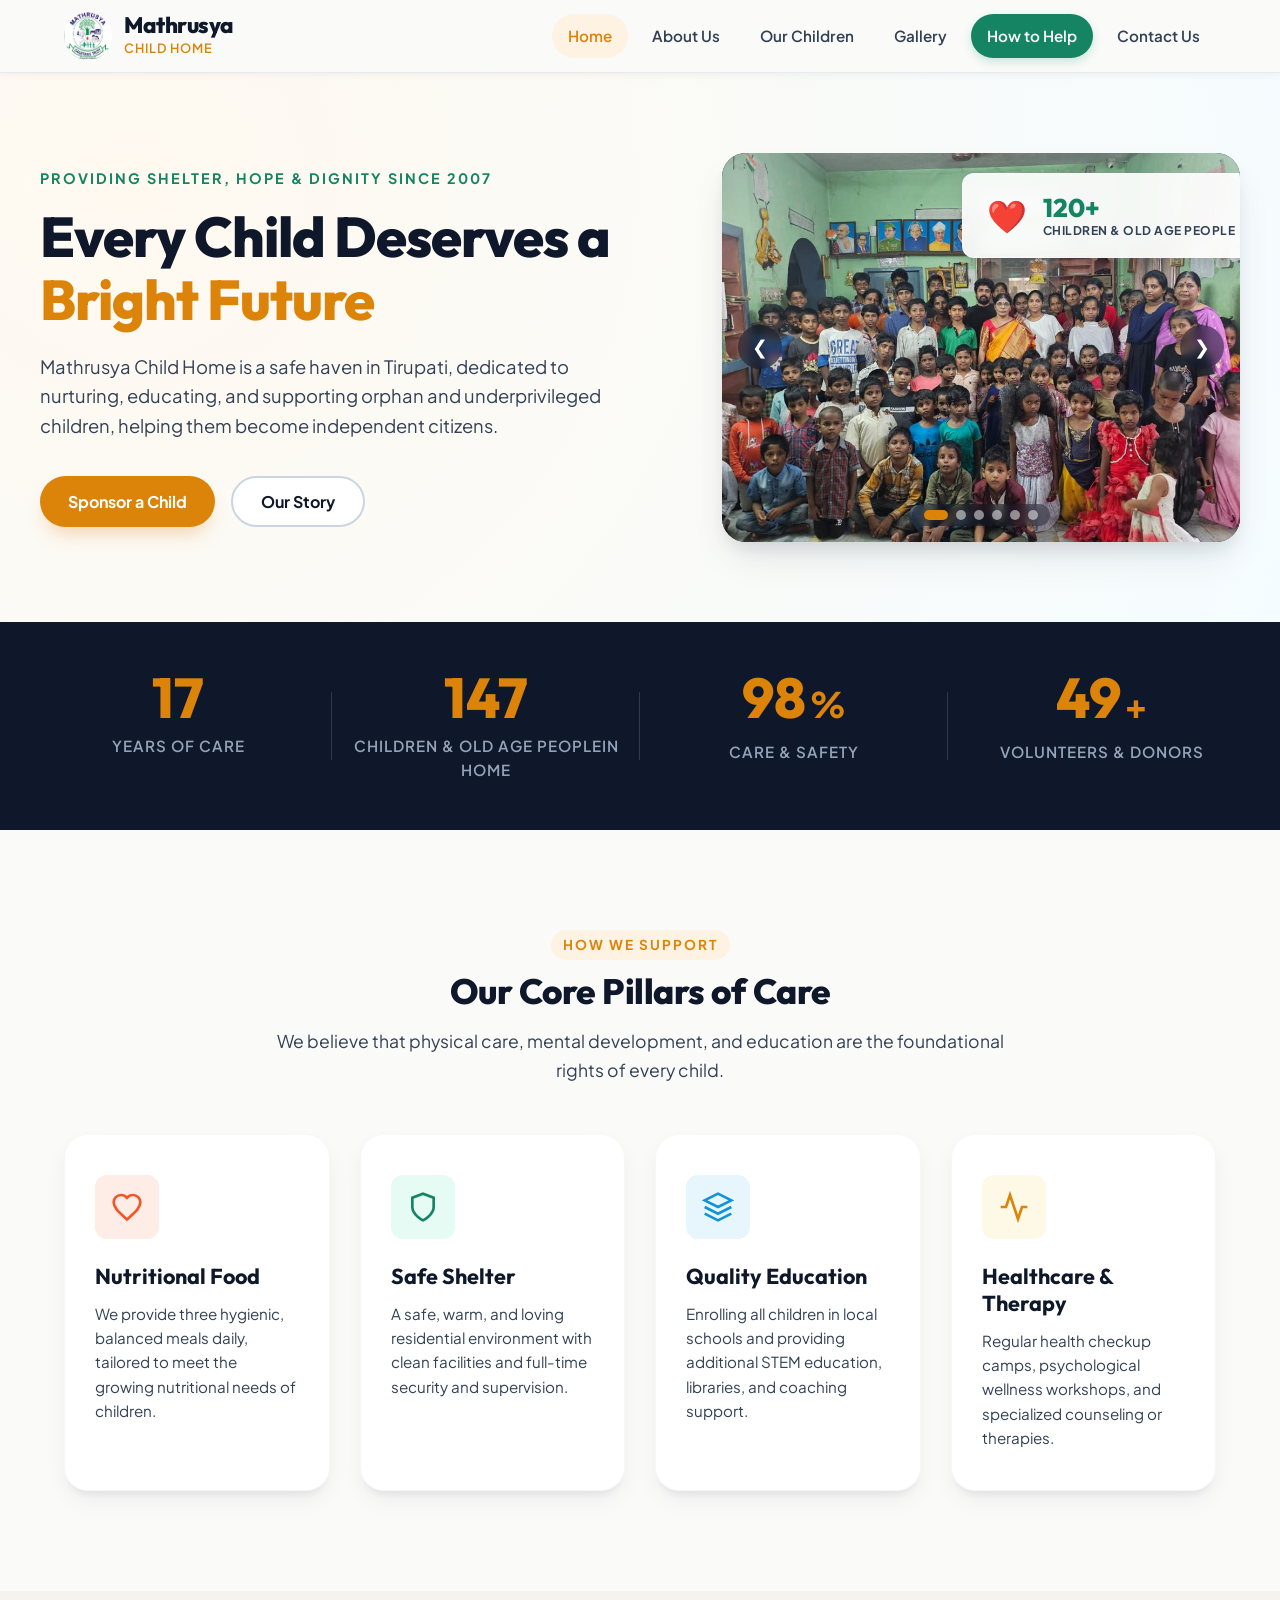
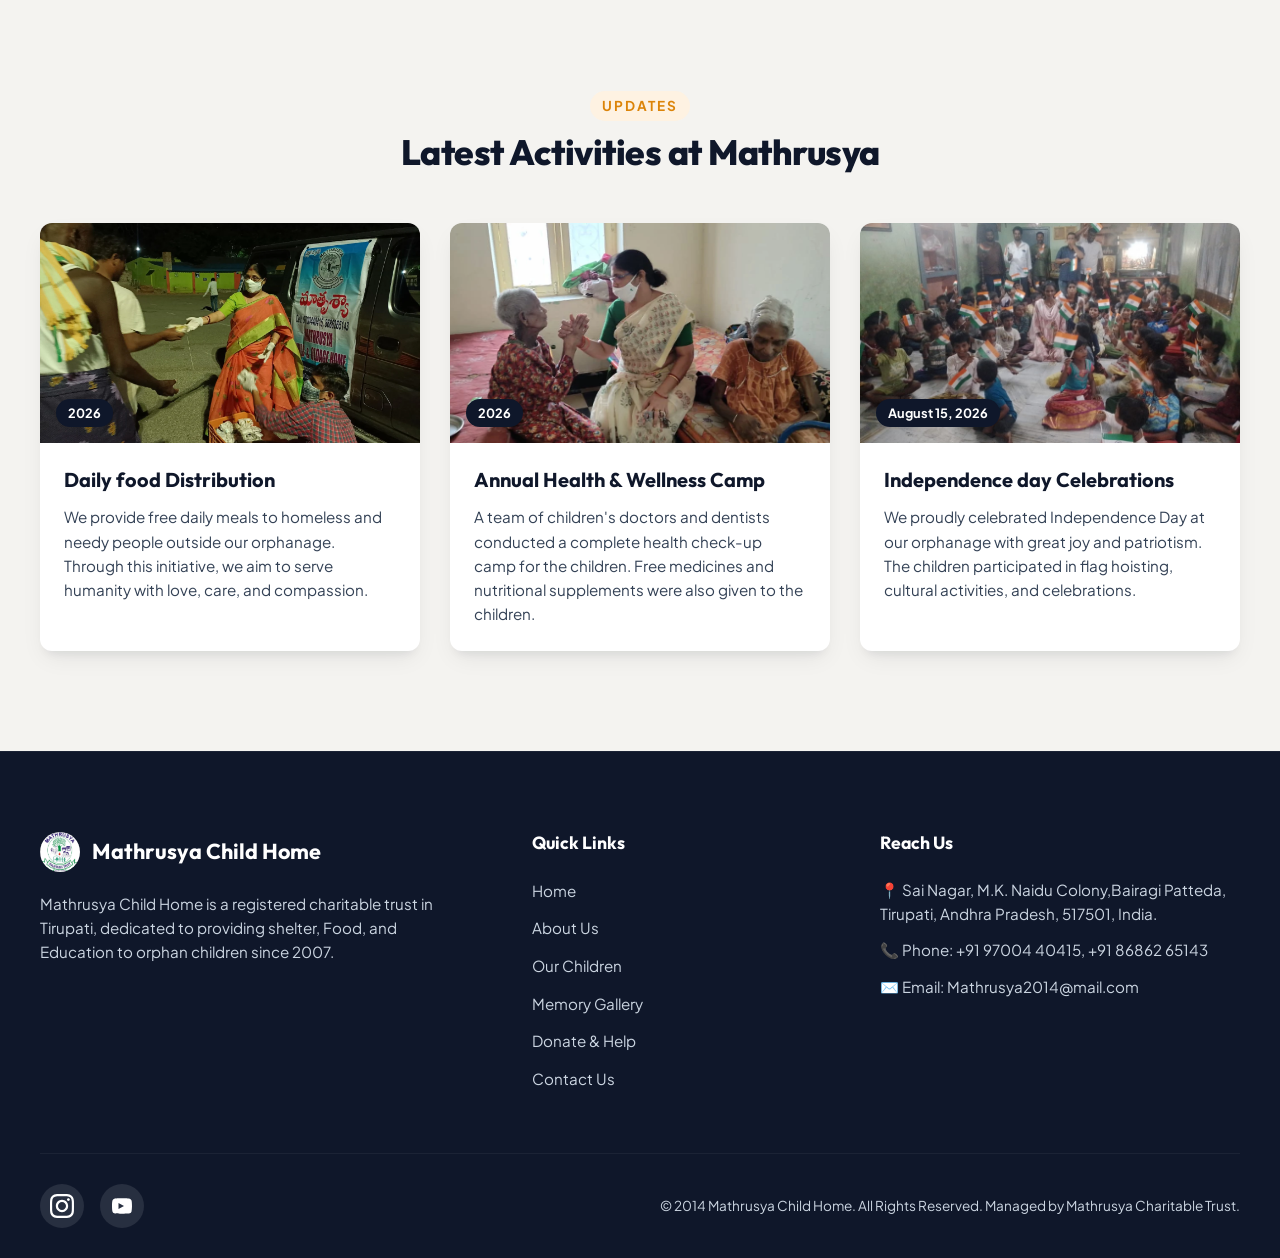
==== commit 3a2d7b78: "Update index.html" ====
--- a/index.html
+++ b/index.html
@@ -875,15 +875,6 @@
                         </div>
                     </div>
 
-                    <!-- Item 44 -->
-                    <div class="gallery-item" data-category="founder">
-                        <img src="assets/founder_4.webp" alt="achievements">
-                        <div class="gallery-overlay">
-                            <h3>achievements</h3>
-                            <p>Founder</p>
-                        </div>
-                    </div>
-
                     <!-- Item 45 -->
                     <div class="gallery-item" data-category="founder">
                         <img src="assets/founder_5.webp" alt="achievements">
@@ -1242,4 +1233,4 @@
     <script src="script.js"></script>
 </body>
 
-</html>+</html>
